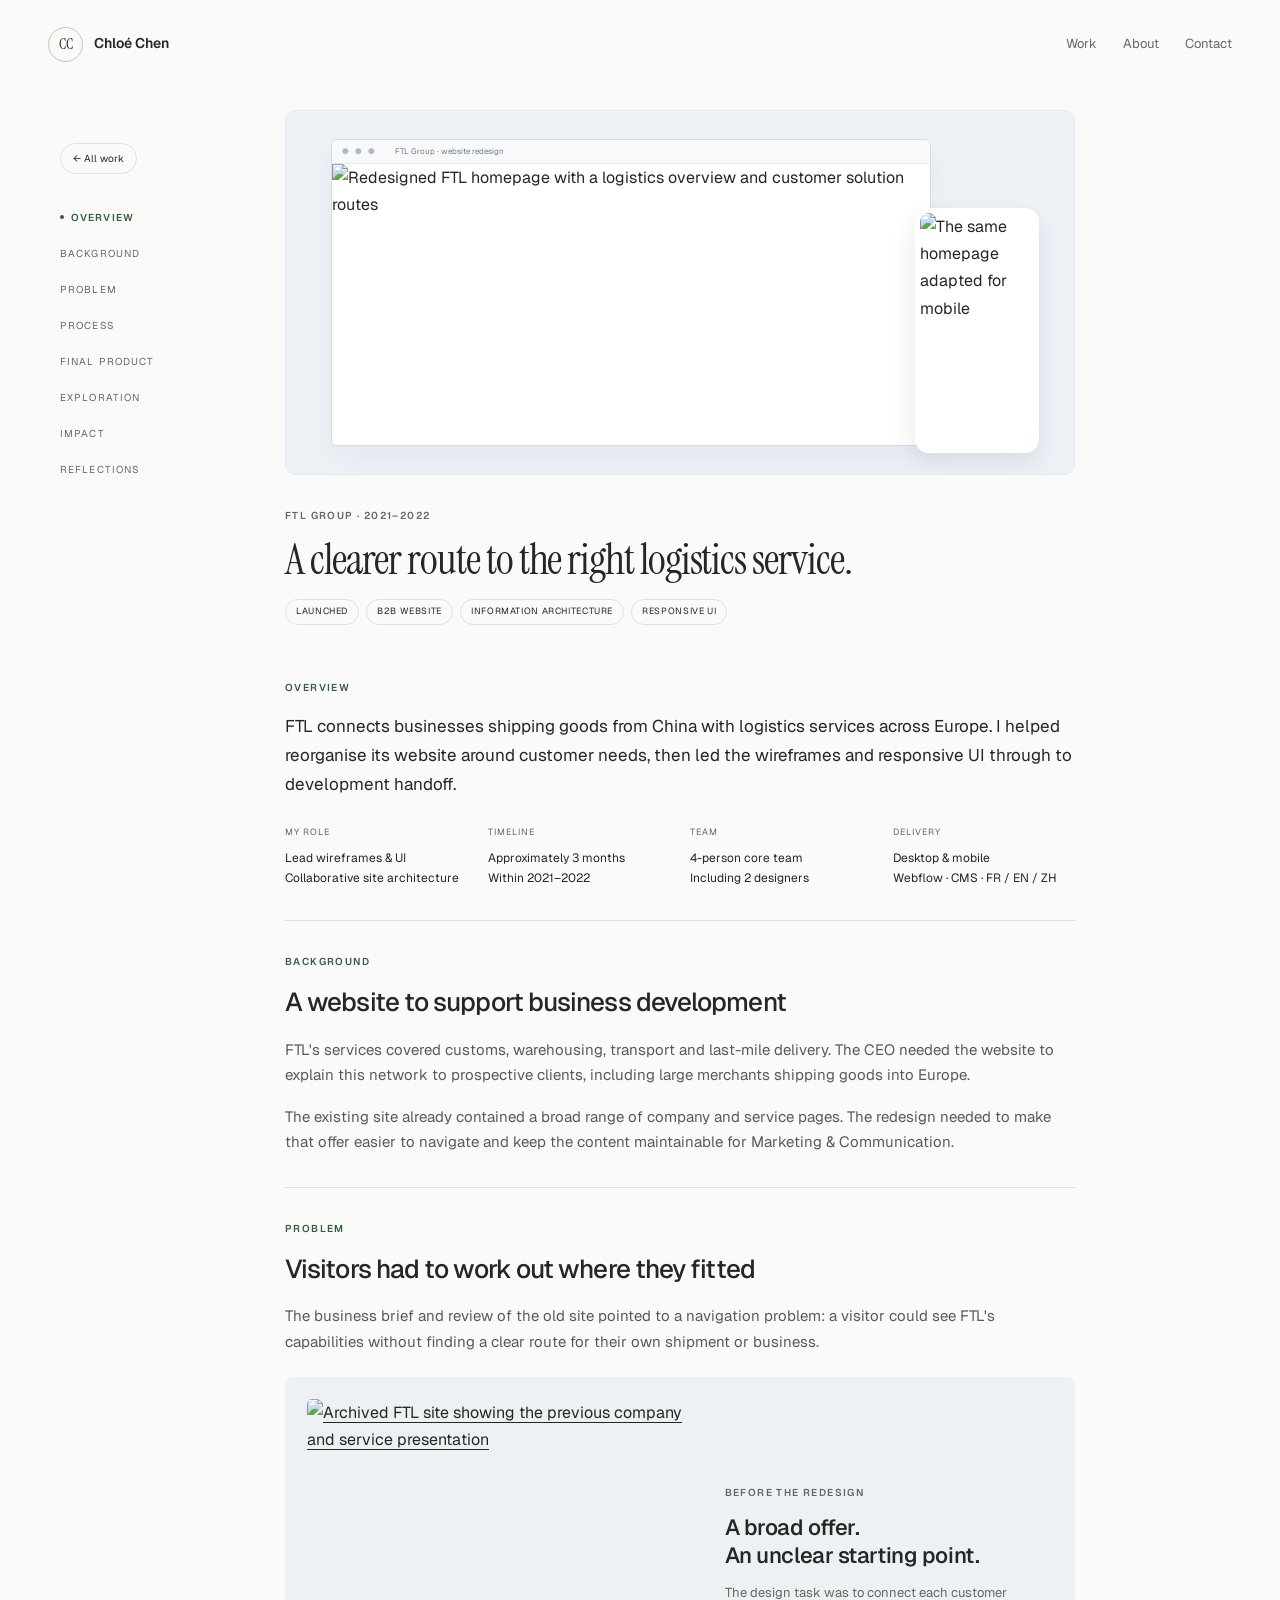
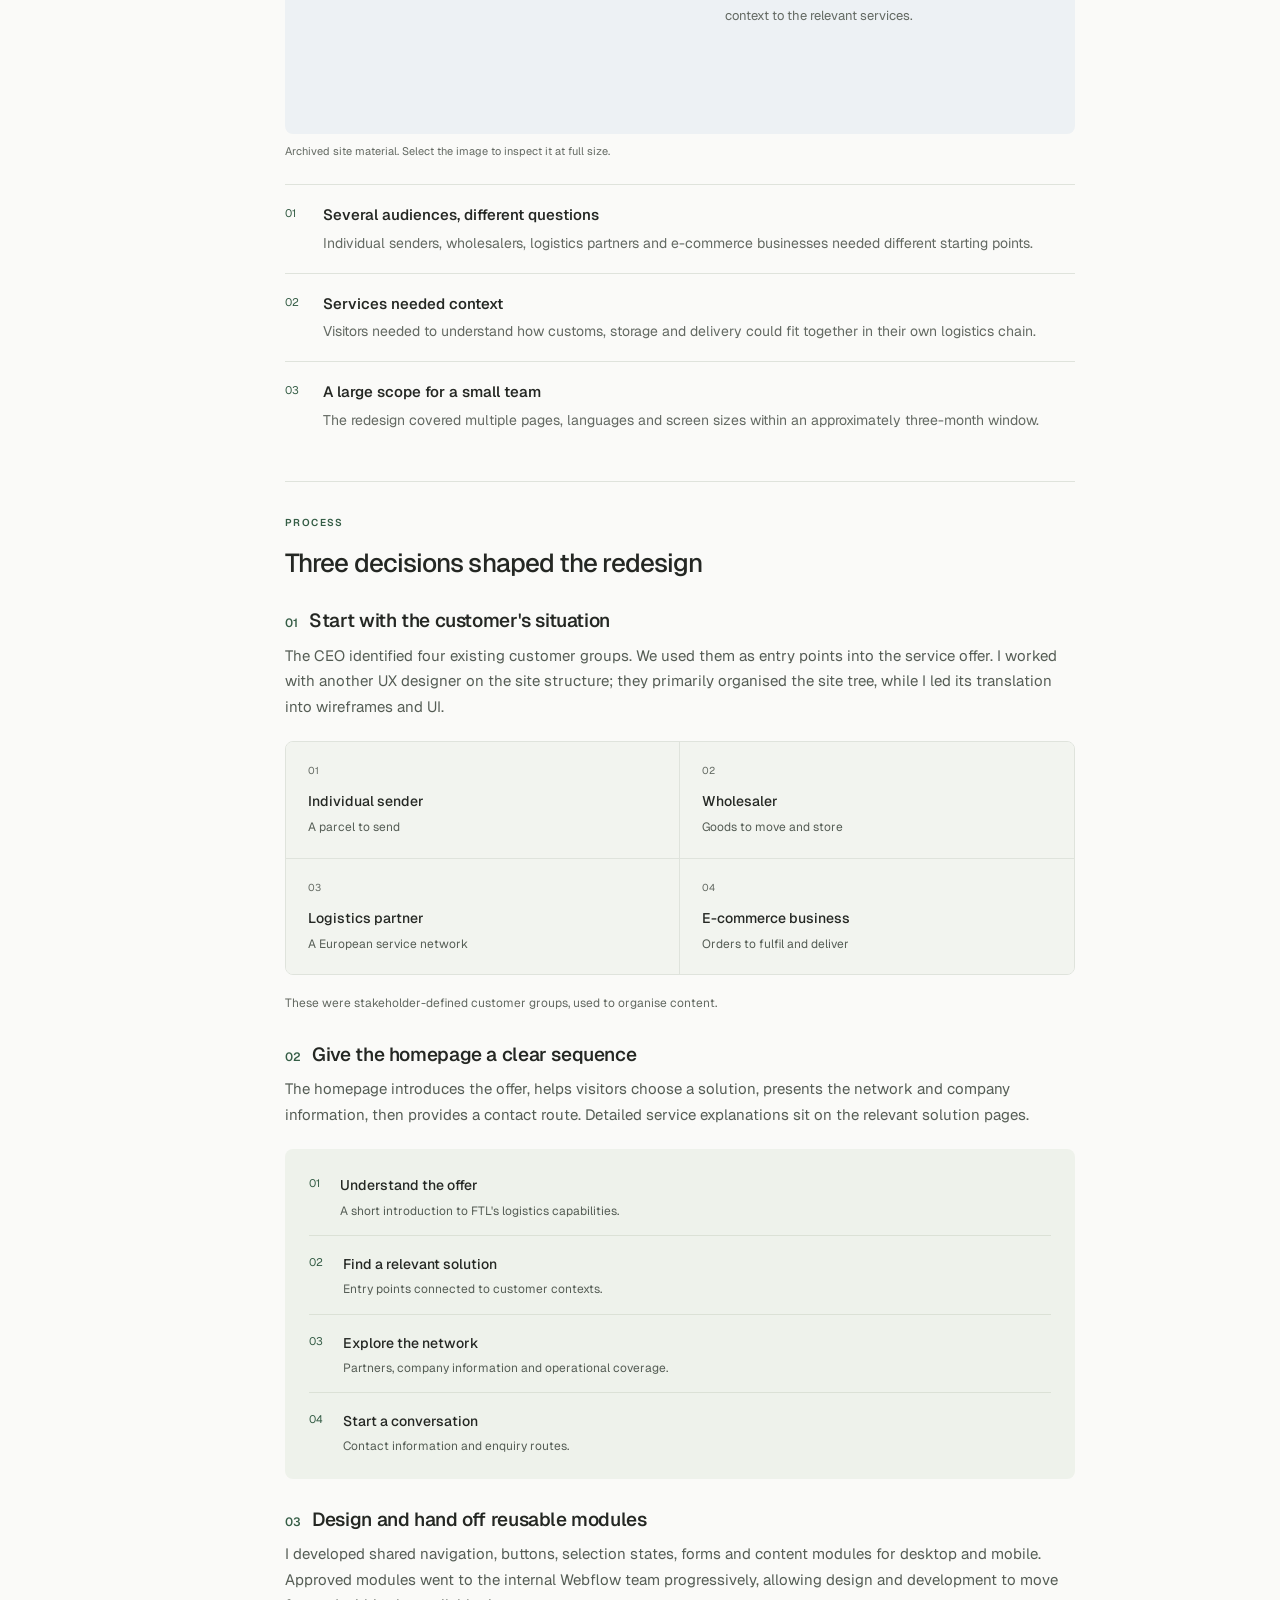
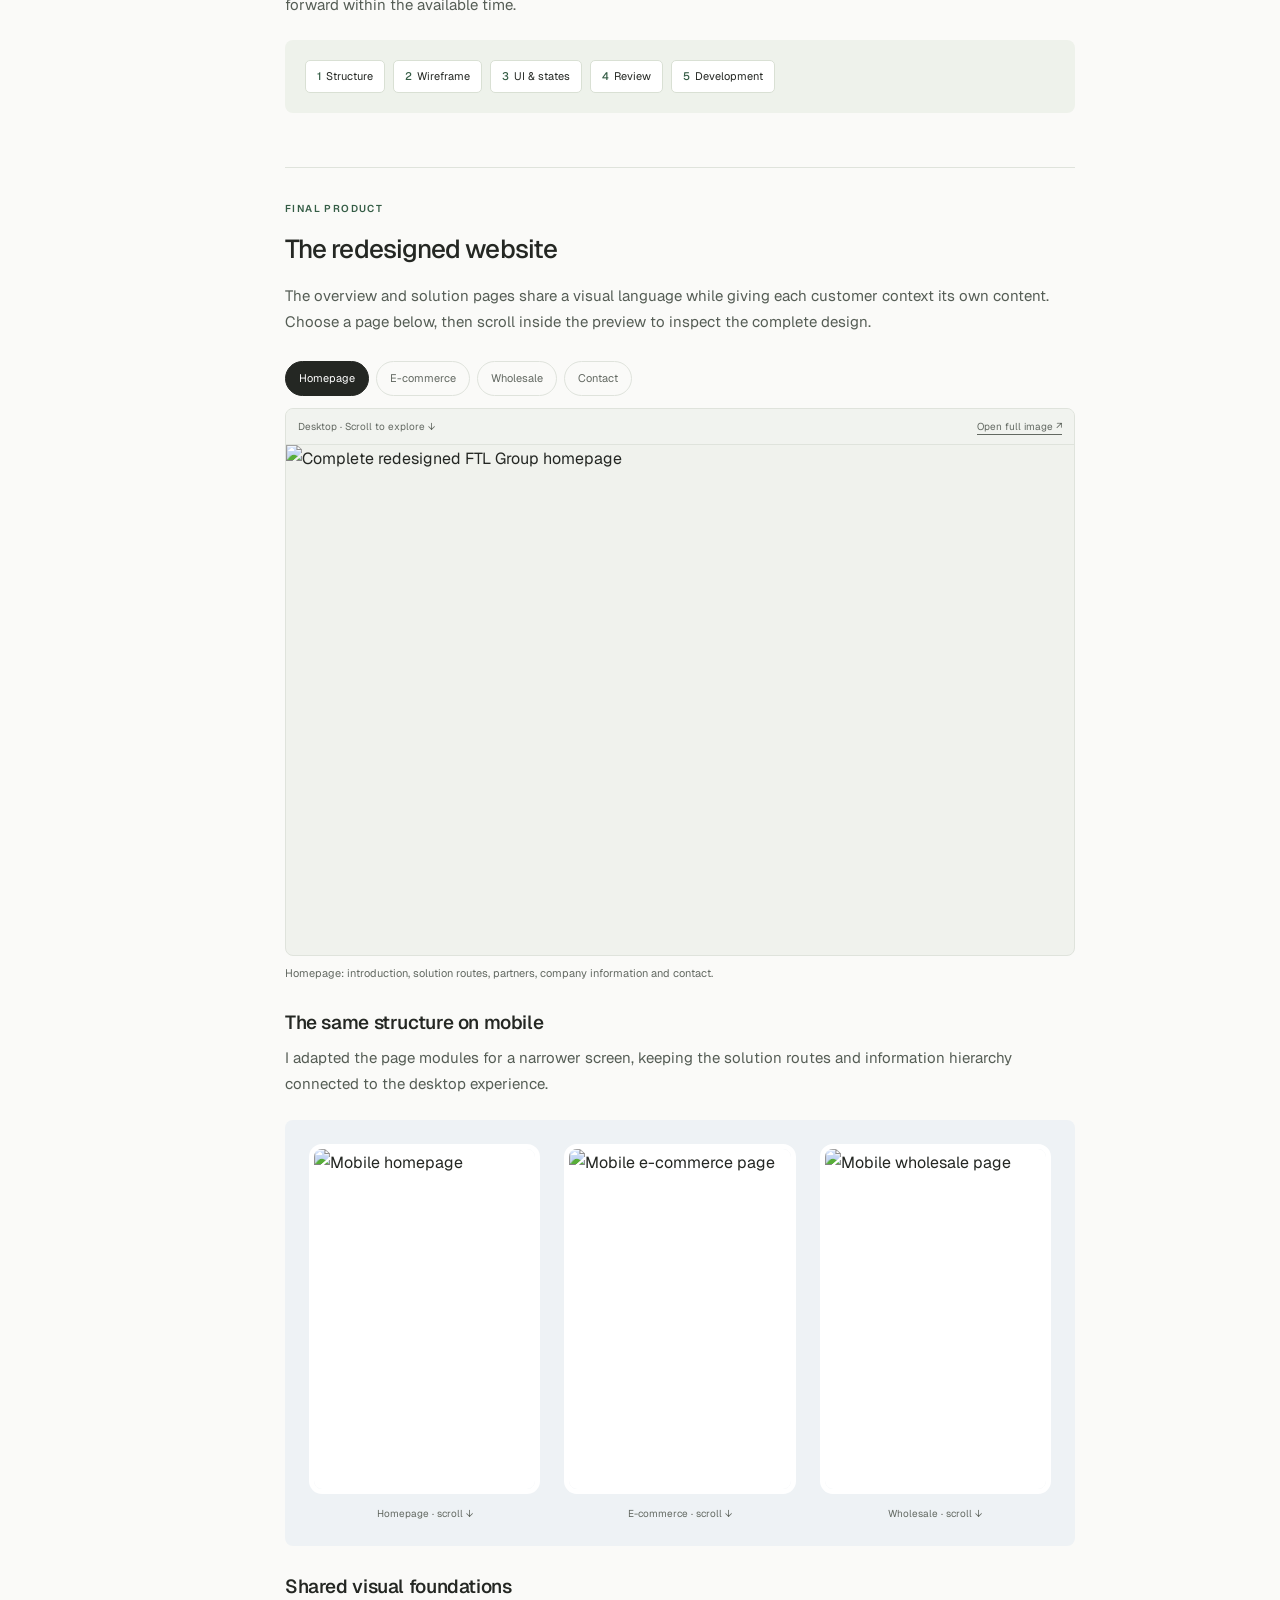
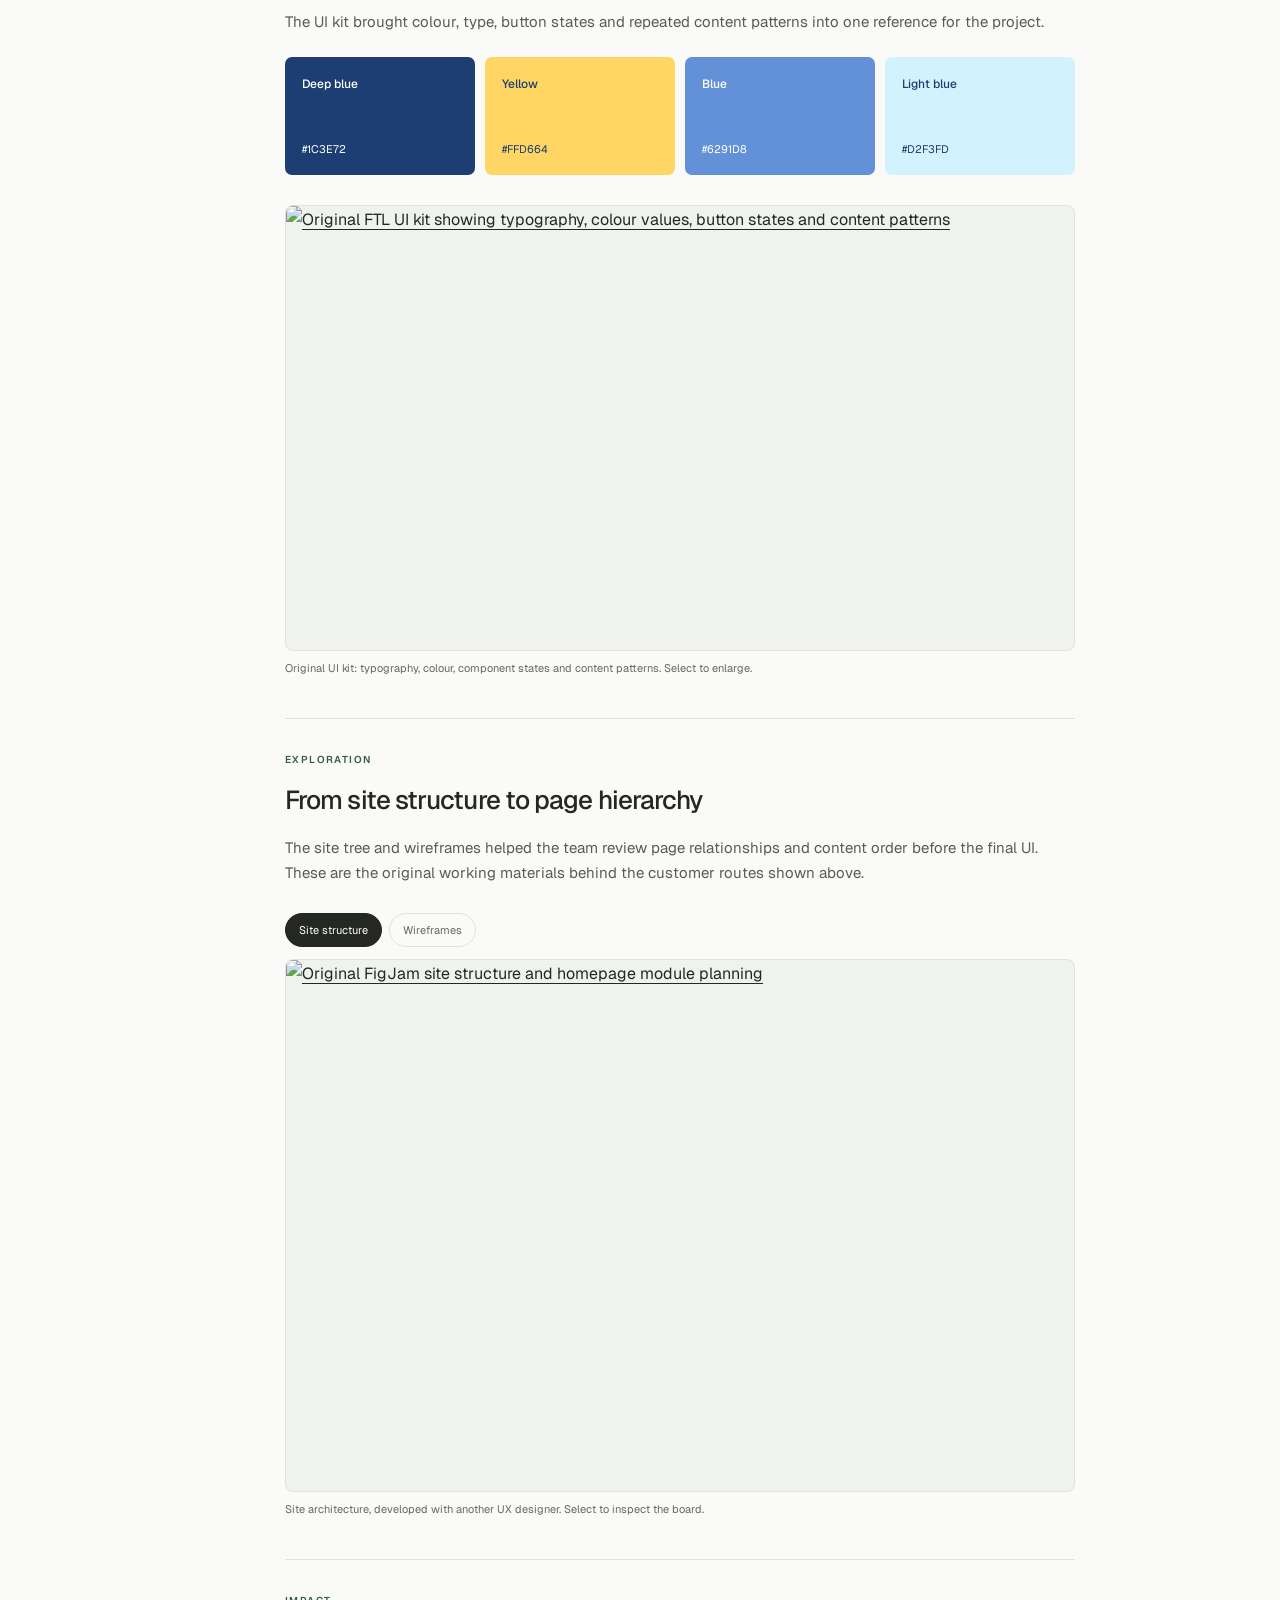
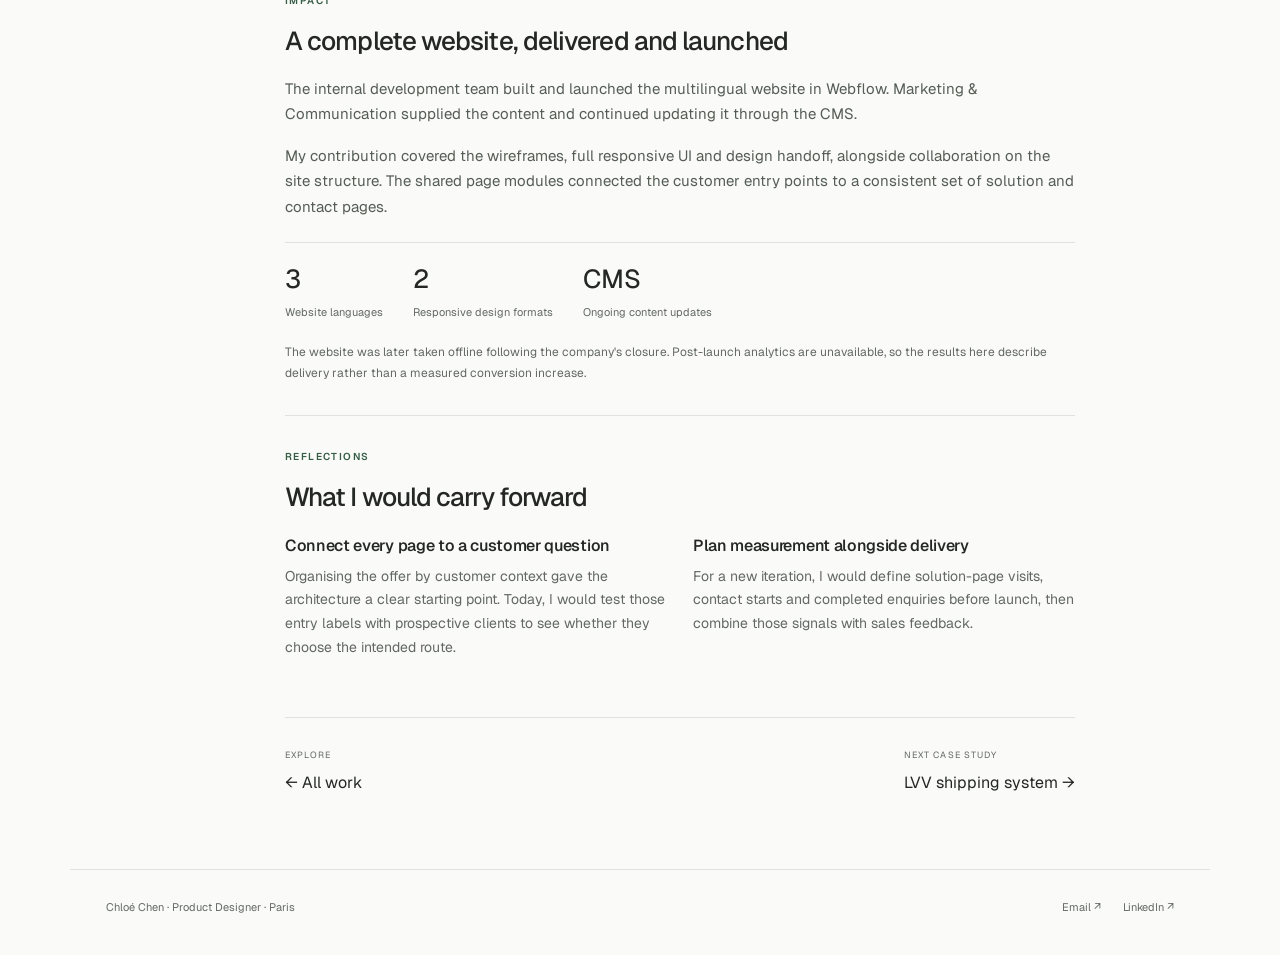
==== ftl-group-website.html @ 5e8d7063 "Rebuild FTL case study around project decisions and evidence" ====
<!doctype html>
<html lang="en">
<head>
  <meta charset="utf-8">
  <meta name="viewport" content="width=device-width, initial-scale=1">
  <title>FTL Group Website — Chloé Chen</title>
  <meta name="description" content="Reorganising a logistics group's website around its customers. A case study in information architecture, responsive UI and modular delivery by Chloé Chen.">
  <meta property="og:title" content="FTL Group Website — Chloé Chen">
  <meta property="og:description" content="From a complex logistics offer to clear customer journeys.">
  <meta property="og:type" content="article">
  <meta property="og:image" content="https://chloechen-design.github.io/assets/ftl-website/01-final-site.png">
  <link rel="preconnect" href="https://fonts.googleapis.com">
  <link rel="preconnect" href="https://fonts.gstatic.com" crossorigin>
  <link href="https://fonts.googleapis.com/css2?family=Geist:wght@400;500;600&family=Instrument+Serif:ital@0;1&display=swap" rel="stylesheet">
  <link rel="stylesheet" href="./src/editorial.css">
  <script src="./src/editorial.js" defer></script>
</head>
<body class="ftl-case">
  <a class="skip" href="#main">Skip to content</a>
  <header class="site-header">
    <a class="brand" href="./index.html"><span class="monogram" aria-hidden="true">CC</span> Chloé Chen</a>
    <nav aria-label="Main navigation"><a href="./work.html">Work</a><a href="./about.html">About</a><a href="./contact.html">Contact</a></nav>
  </header>
  <div class="case-layout">
    <nav class="case-nav" aria-label="Case study sections">
      <a href="./work.html">← All work</a>
      <ol>
        <li><a href="#overview" aria-current="location">Overview</a></li>
        <li><a href="#background">Background</a></li>
        <li><a href="#problem">Problem</a></li>
        <li><a href="#process">Process</a></li>
        <li><a href="#final-product">Final product</a></li>
        <li><a href="#exploration">Exploration</a></li>
        <li><a href="#impact">Impact</a></li>
        <li><a href="#reflections">Reflections</a></li>
      </ol>
    </nav>
    <main id="main" class="case-body">
      <div class="ftl-cover" aria-label="Desktop and mobile designs for the FTL Group website">
        <div class="cover-desktop"><div class="browser-bar"><span aria-hidden="true">● ● ●</span><span>FTL Group · website redesign</span></div><img src="./assets/ftl-website/01-final-site.png" alt="Redesigned FTL homepage with a logistics overview and customer solution routes" width="1440" height="5700" fetchpriority="high"></div>
        <div class="cover-mobile"><img src="./assets/ftl-website/08-mobile-home.png" alt="The same homepage adapted for mobile" width="320" height="6128"></div>
      </div>
      <div class="case-title">
        <span class="eyebrow">FTL Group · 2021–2022</span>
        <h1>A clearer route to the right logistics service.</h1>
        <div class="tags"><span class="tag">Launched</span><span class="tag">B2B website</span><span class="tag">Information architecture</span><span class="tag">Responsive UI</span></div>
      </div>

      <section id="overview" class="case-section">
        <span class="section-label">Overview</span>
        <p class="summary">FTL connects businesses shipping goods from China with logistics services across Europe. I helped reorganise its website around customer needs, then led the wireframes and responsive UI through to development handoff.</p>
        <dl class="facts">
          <div><dt>My role</dt><dd>Lead wireframes &amp; UI<br>Collaborative site architecture</dd></div>
          <div><dt>Timeline</dt><dd>Approximately 3 months<br>Within 2021–2022</dd></div>
          <div><dt>Team</dt><dd>4-person core team<br>Including 2 designers</dd></div>
          <div><dt>Delivery</dt><dd>Desktop &amp; mobile<br>Webflow · CMS · FR / EN / ZH</dd></div>
        </dl>
      </section>

      <section id="background" class="case-section">
        <span class="section-label">Background</span>
        <h2>A website to support business development</h2>
        <p>FTL's services covered customs, warehousing, transport and last-mile delivery. The CEO needed the website to explain this network to prospective clients, including large merchants shipping goods into Europe.</p>
        <p>The existing site already contained a broad range of company and service pages. The redesign needed to make that offer easier to navigate and keep the content maintainable for Marketing &amp; Communication.</p>
      </section>

      <section id="problem" class="case-section">
        <span class="section-label">Problem</span>
        <h2>Visitors had to work out where they fitted</h2>
        <p>The business brief and review of the old site pointed to a navigation problem: a visitor could see FTL's capabilities without finding a clear route for their own shipment or business.</p>
        <figure class="evidence">
          <div class="old-site-review">
            <a href="./assets/ftl-website/16-old-site-overview.png" data-zoom class="image-link"><img src="./assets/ftl-website/16-old-site-overview.png" width="632" height="523" alt="Archived FTL site showing the previous company and service presentation" loading="lazy"></a>
            <div class="old-site-caption"><span class="eyebrow">Before the redesign</span><h3>A broad offer.<br>An unclear starting point.</h3><p>The design task was to connect each customer context to the relevant services.</p></div>
          </div>
          <figcaption>Archived site material. Select the image to inspect it at full size.</figcaption>
        </figure>
        <ol class="problem-list">
          <li><strong>Several audiences, different questions</strong><span>Individual senders, wholesalers, logistics partners and e-commerce businesses needed different starting points.</span></li>
          <li><strong>Services needed context</strong><span>Visitors needed to understand how customs, storage and delivery could fit together in their own logistics chain.</span></li>
          <li><strong>A large scope for a small team</strong><span>The redesign covered multiple pages, languages and screen sizes within an approximately three-month window.</span></li>
        </ol>
      </section>

      <section id="process" class="case-section">
        <span class="section-label">Process</span>
        <h2>Three decisions shaped the redesign</h2>
        <article class="decision">
          <h3><span class="decision-number">01</span>Start with the customer's situation</h3>
          <p>The CEO identified four existing customer groups. We used them as entry points into the service offer. I worked with another UX designer on the site structure; they primarily organised the site tree, while I led its translation into wireframes and UI.</p>
          <div class="audience-map" aria-label="Four customer entry points">
            <div><span>01</span><strong>Individual sender</strong><p>A parcel to send</p></div>
            <div><span>02</span><strong>Wholesaler</strong><p>Goods to move and store</p></div>
            <div><span>03</span><strong>Logistics partner</strong><p>A European service network</p></div>
            <div><span>04</span><strong>E-commerce business</strong><p>Orders to fulfil and deliver</p></div>
          </div>
          <p class="note">These were stakeholder-defined customer groups, used to organise content.</p>
        </article>
        <article class="decision">
          <h3><span class="decision-number">02</span>Give the homepage a clear sequence</h3>
          <p>The homepage introduces the offer, helps visitors choose a solution, presents the network and company information, then provides a contact route. Detailed service explanations sit on the relevant solution pages.</p>
          <ol class="page-sequence" aria-label="Homepage information hierarchy">
            <li><span>01</span><div><strong>Understand the offer</strong><p>A short introduction to FTL's logistics capabilities.</p></div></li>
            <li><span>02</span><div><strong>Find a relevant solution</strong><p>Entry points connected to customer contexts.</p></div></li>
            <li><span>03</span><div><strong>Explore the network</strong><p>Partners, company information and operational coverage.</p></div></li>
            <li><span>04</span><div><strong>Start a conversation</strong><p>Contact information and enquiry routes.</p></div></li>
          </ol>
        </article>
        <article class="decision">
          <h3><span class="decision-number">03</span>Design and hand off reusable modules</h3>
          <p>I developed shared navigation, buttons, selection states, forms and content modules for desktop and mobile. Approved modules went to the internal Webflow team progressively, allowing design and development to move forward within the available time.</p>
          <div class="sequence" aria-label="Module delivery sequence"><span><b>1</b>Structure</span><span><b>2</b>Wireframe</span><span><b>3</b>UI &amp; states</span><span><b>4</b>Review</span><span><b>5</b>Development</span></div>
        </article>
      </section>

      <section id="final-product" class="case-section">
        <span class="section-label">Final product</span>
        <h2>The redesigned website</h2>
        <p>The overview and solution pages share a visual language while giving each customer context its own content. Choose a page below, then scroll inside the preview to inspect the complete design.</p>
        <div class="gallery" data-gallery>
          <div class="gallery-controls" role="group" aria-label="Desktop website pages">
            <button type="button" data-panel="desktop-home" aria-controls="desktop-home" aria-pressed="true">Homepage</button>
            <button type="button" data-panel="desktop-ecommerce" aria-controls="desktop-ecommerce" aria-pressed="false">E-commerce</button>
            <button type="button" data-panel="desktop-wholesale" aria-controls="desktop-wholesale" aria-pressed="false">Wholesale</button>
            <button type="button" data-panel="desktop-contact" aria-controls="desktop-contact" aria-pressed="false">Contact</button>
          </div>
          <div id="desktop-home" class="gallery-panel">
            <figure class="evidence"><div class="evidence-media"><div class="gallery-hint"><span>Desktop · Scroll to explore ↓</span><a href="./assets/ftl-website/01-final-site.png" target="_blank" rel="noopener">Open full image ↗</a></div><div class="scroll-frame" tabindex="0" role="region" aria-label="Scrollable homepage design"><img src="./assets/ftl-website/01-final-site.png" width="1440" height="5700" alt="Complete redesigned FTL Group homepage" loading="lazy"></div></div><figcaption>Homepage: introduction, solution routes, partners, company information and contact.</figcaption></figure>
          </div>
          <div id="desktop-ecommerce" class="gallery-panel" hidden>
            <figure class="evidence"><div class="evidence-media"><div class="gallery-hint"><span>Desktop · Scroll to explore ↓</span><a href="./assets/ftl-website/11-desktop-solutions.png" target="_blank" rel="noopener">Open full image ↗</a></div><div class="scroll-frame" tabindex="0" role="region" aria-label="Scrollable e-commerce solution design"><img src="./assets/ftl-website/11-desktop-solutions.png" width="919" height="7000" alt="FTL e-commerce solution page" loading="lazy"></div></div><figcaption>E-commerce: a dedicated page connecting the customer context to relevant logistics services.</figcaption></figure>
          </div>
          <div id="desktop-wholesale" class="gallery-panel" hidden>
            <figure class="evidence"><div class="evidence-media"><div class="gallery-hint"><span>Desktop · Scroll to explore ↓</span><a href="./assets/ftl-website/13-desktop-wholesale.png" target="_blank" rel="noopener">Open full image ↗</a></div><div class="scroll-frame" tabindex="0" role="region" aria-label="Scrollable wholesale solution design"><img src="./assets/ftl-website/13-desktop-wholesale.png" width="1374" height="7000" alt="FTL wholesale solution page" loading="lazy"></div></div><figcaption>Wholesale: the same page system adapted to another operating context.</figcaption></figure>
          </div>
          <div id="desktop-contact" class="gallery-panel" hidden>
            <figure class="evidence"><div class="evidence-media"><div class="gallery-hint"><span>Desktop · Scroll to explore ↓</span><a href="./assets/ftl-website/12-desktop-contact.png" target="_blank" rel="noopener">Open full image ↗</a></div><div class="scroll-frame" tabindex="0" role="region" aria-label="Scrollable contact page design"><img src="./assets/ftl-website/12-desktop-contact.png" width="1440" height="1946" alt="FTL contact form and information" loading="lazy"></div></div><figcaption>Contact: a dedicated route for visitors to start an enquiry.</figcaption></figure>
          </div>
        </div>
        <article class="decision">
          <h3>The same structure on mobile</h3>
          <p>I adapted the page modules for a narrower screen, keeping the solution routes and information hierarchy connected to the desktop experience.</p>
          <div class="mobile-previews">
            <figure><div class="mobile-scroll" tabindex="0" role="region" aria-label="Scrollable mobile homepage"><img src="./assets/ftl-website/08-mobile-home.png" width="320" height="6128" alt="Mobile homepage" loading="lazy"></div><figcaption>Homepage · scroll ↓</figcaption></figure>
            <figure><div class="mobile-scroll" tabindex="0" role="region" aria-label="Scrollable mobile e-commerce page"><img src="./assets/ftl-website/10-mobile-ecommerce.png" width="320" height="14584" alt="Mobile e-commerce page" loading="lazy"></div><figcaption>E-commerce · scroll ↓</figcaption></figure>
            <figure><div class="mobile-scroll" tabindex="0" role="region" aria-label="Scrollable mobile wholesale page"><img src="./assets/ftl-website/09-mobile-wholesale.png" width="320" height="9529" alt="Mobile wholesale page" loading="lazy"></div><figcaption>Wholesale · scroll ↓</figcaption></figure>
          </div>
        </article>
        <article class="decision">
          <h3>Shared visual foundations</h3>
          <p>The UI kit brought colour, type, button states and repeated content patterns into one reference for the project.</p>
          <div class="foundation-strip" aria-label="Project colour palette. Scroll horizontally to explore." tabindex="0">
            <div style="--swatch:#1C3E72;--swatch-ink:white"><strong>Deep blue</strong><span>#1C3E72</span></div>
            <div style="--swatch:#FFD664;--swatch-ink:#1C3E72"><strong>Yellow</strong><span>#FFD664</span></div>
            <div style="--swatch:#6291D8;--swatch-ink:white"><strong>Blue</strong><span>#6291D8</span></div>
            <div style="--swatch:#D2F3FD;--swatch-ink:#1C3E72"><strong>Light blue</strong><span>#D2F3FD</span></div>
          </div>
          <figure class="evidence"><a class="image-link evidence-media" href="./assets/ftl-website/06-ui-kit.png" data-zoom><img src="./assets/ftl-website/06-ui-kit.png" width="1920" height="1080" alt="Original FTL UI kit showing typography, colour values, button states and content patterns" loading="lazy"></a><figcaption>Original UI kit: typography, colour, component states and content patterns. Select to enlarge.</figcaption></figure>
        </article>
      </section>

      <section id="exploration" class="case-section">
        <span class="section-label">Exploration</span>
        <h2>From site structure to page hierarchy</h2>
        <p>The site tree and wireframes helped the team review page relationships and content order before the final UI. These are the original working materials behind the customer routes shown above.</p>
        <div class="gallery" data-gallery>
          <div class="gallery-controls" role="group" aria-label="Working design materials">
            <button type="button" data-panel="explore-structure" aria-controls="explore-structure" aria-pressed="true">Site structure</button>
            <button type="button" data-panel="explore-wireframes" aria-controls="explore-wireframes" aria-pressed="false">Wireframes</button>
          </div>
          <div id="explore-structure" class="gallery-panel"><figure class="evidence"><a class="image-link evidence-media" href="./assets/ftl-website/07-site-map.png" data-zoom><img src="./assets/ftl-website/07-site-map.png" width="4096" height="2757" alt="Original FigJam site structure and homepage module planning" loading="lazy"></a><figcaption>Site architecture, developed with another UX designer. Select to inspect the board.</figcaption></figure></div>
          <div id="explore-wireframes" class="gallery-panel" hidden><figure class="evidence"><a class="image-link evidence-media" href="./assets/ftl-website/05-wireframe.png" data-zoom><img src="./assets/ftl-website/05-wireframe.png" width="1920" height="1080" alt="FTL desktop and mobile wireframes showing content hierarchy" loading="lazy"></a><figcaption>Wireframes I led, translating the agreed structure into desktop and mobile page modules.</figcaption></figure></div>
        </div>
      </section>

      <section id="impact" class="case-section">
        <span class="section-label">Impact</span>
        <h2>A complete website, delivered and launched</h2>
        <p>The internal development team built and launched the multilingual website in Webflow. Marketing &amp; Communication supplied the content and continued updating it through the CMS.</p>
        <p>My contribution covered the wireframes, full responsive UI and design handoff, alongside collaboration on the site structure. The shared page modules connected the customer entry points to a consistent set of solution and contact pages.</p>
        <div class="facts-strip" aria-label="Delivery scope"><div><strong>3</strong><span>Website languages</span></div><div><strong>2</strong><span>Responsive design formats</span></div><div><strong>CMS</strong><span>Ongoing content updates</span></div></div>
        <p class="note">The website was later taken offline following the company's closure. Post-launch analytics are unavailable, so the results here describe delivery rather than a measured conversion increase.</p>
      </section>

      <section id="reflections" class="case-section">
        <span class="section-label">Reflections</span>
        <h2>What I would carry forward</h2>
        <div class="two-notes">
          <div><h3>Connect every page to a customer question</h3><p>Organising the offer by customer context gave the architecture a clear starting point. Today, I would test those entry labels with prospective clients to see whether they choose the intended route.</p></div>
          <div><h3>Plan measurement alongside delivery</h3><p>For a new iteration, I would define solution-page visits, contact starts and completed enquiries before launch, then combine those signals with sales feedback.</p></div>
        </div>
      </section>
      <nav class="next-project" aria-label="More projects"><a href="./work.html"><span>Explore</span>← All work</a><a href="./lvv-shipping-system.html"><span>Next case study</span>LVV shipping system →</a></nav>
    </main>
  </div>
  <footer class="site-footer"><span>Chloé Chen · Product Designer · Paris</span><div><a href="mailto:chloechenjob00@gmail.com">Email ↗</a><a href="https://www.linkedin.com/in/chloechen0823" target="_blank" rel="noopener noreferrer">LinkedIn ↗</a></div></footer>
  <dialog class="lightbox" aria-label="Enlarged project image"><button type="button" aria-label="Close enlarged image">Close ×</button><img alt=""></dialog>
  <noscript><style>.gallery-controls{display:none}.gallery-panel[hidden]{display:block}</style></noscript>
</body>
</html>
---- src/editorial.css ----
/* Shared portfolio layout: project evidence first, one consistent reading column. */
:root{--paper:#fafaf8;--ink:#242723;--muted:#636962;--line:#dfe3dc;--accent:#355d46;--wash:#eef2eb;--sans:"Geist",Arial,sans-serif;--serif:"Instrument Serif",Georgia,serif}
*{box-sizing:border-box}html{scroll-behavior:smooth;scroll-padding-top:100px}body{margin:0;background:var(--paper);color:var(--ink);font:16px/1.7 var(--sans);-webkit-font-smoothing:antialiased}a{color:inherit;text-underline-offset:4px}button,input{font:inherit}button,a{-webkit-tap-highlight-color:transparent}button{cursor:pointer}img{display:block;max-width:100%;height:auto}figure{margin:0}h1,h2,h3,p{margin:0}h1,h2,h3{line-height:1.25}h2{font-size:28px;font-weight:500;letter-spacing:-.035em}h3{font-size:19px;font-weight:550;letter-spacing:-.02em}p+p{margin-top:16px}a:focus-visible,button:focus-visible,summary:focus-visible,[tabindex]:focus-visible{outline:3px solid #5284bc;outline-offset:5px}::selection{background:#dce9d3}.skip{position:fixed;top:-80px;left:20px;z-index:100;background:white;padding:10px}.skip:focus{top:12px}.site-header{height:88px;max-width:1280px;margin:auto;padding:0 48px;display:flex;align-items:center;justify-content:space-between;gap:24px}.brand{display:flex;align-items:center;gap:11px;text-decoration:none;font-size:14px;font-weight:600}.monogram{border:1px solid #bdc9ba;width:35px;height:35px;display:grid;place-items:center;border-radius:50%;font:15px var(--serif)}.site-header nav{display:flex;gap:26px;font-size:13px}.site-header nav a{text-decoration:none;color:var(--muted)}.site-header nav a:hover,.site-header nav a[aria-current=page]{color:var(--accent)}.eyebrow,.section-label{display:block;text-transform:uppercase;letter-spacing:.14em;font-size:10px;font-weight:600;color:var(--muted)}.section-label{color:var(--accent);margin-bottom:16px}.site-footer{max-width:1140px;margin:48px auto 0;padding:28px 36px 38px;display:flex;justify-content:space-between;gap:24px;border-top:1px solid var(--line);font-size:11px;color:var(--muted)}.site-footer div{display:flex;gap:22px}.site-footer a{text-decoration:none}
.case-layout{max-width:1240px;margin:22px auto 0;padding:0 40px;display:grid;grid-template-columns:155px minmax(0,790px);column-gap:70px;justify-content:start}.case-nav{position:sticky;top:115px;align-self:start;padding-top:28px;font-size:10px;max-height:calc(100vh - 130px);overflow-y:auto}.case-nav>a{display:inline-block;text-decoration:none;border:1px solid var(--line);border-radius:25px;padding:6px 12px;margin-bottom:28px;font-size:10px}.case-nav ol{list-style:none;padding:0;margin:0;display:grid;gap:5px}.case-nav li a{display:block;padding:7px 0;text-decoration:none;letter-spacing:.11em;text-transform:uppercase;color:var(--muted)}.case-nav li a[aria-current=location]{color:var(--accent);font-weight:600}.case-nav li a[aria-current=location]:before{content:"";display:inline-block;width:4px;height:4px;background:var(--accent);border-radius:50%;margin:0 7px 2px 0}.case-body{min-width:0}.case-title{padding:32px 0 22px}.case-title h1{font:clamp(34px,4.3vw,52px)/1.08 var(--serif);letter-spacing:-.025em;margin:12px 0 17px;max-width:730px}.tags{display:flex;gap:7px;flex-wrap:wrap}.tag{font-size:9px;letter-spacing:.07em;text-transform:uppercase;border:1px solid var(--line);padding:4px 10px;border-radius:30px}.case-section{padding:36px 0;scroll-margin-top:25px}.case-section+.case-section{border-top:1px solid var(--line)}.case-section h2{margin-bottom:18px}.case-section>p,.decision p{color:#555d55;font-size:15px}.summary{font-size:17px!important;color:var(--ink)!important}.facts{display:grid;grid-template-columns:repeat(4,minmax(0,1fr));gap:20px;margin:27px 0 0}.facts div{min-width:0}.facts dt{font-size:9px;color:var(--muted);letter-spacing:.12em;text-transform:uppercase;margin-bottom:8px}.facts dd{font-size:12px;line-height:1.65;margin:0}.problem-list{list-style:none;padding:0;margin:24px 0 0;display:grid;gap:0;counter-reset:problem}.problem-list li{border-top:1px solid var(--line);padding:17px 0 17px 38px;position:relative;counter-increment:problem}.problem-list li:before{content:"0" counter(problem);position:absolute;left:0;top:19px;font-size:11px;color:var(--accent)}.problem-list strong{display:block;font-size:15px;font-weight:550;margin-bottom:4px}.problem-list span{display:block;font-size:14px;color:var(--muted)}.decision{margin-top:29px}.decision h3{margin-bottom:10px}.decision .decision-number{font-size:12px;color:var(--accent);margin-right:12px}.evidence{margin:23px 0 9px}.evidence-media{border:1px solid var(--line);border-radius:8px;overflow:hidden;background:#f0f2ed}.evidence-media img{width:100%}.evidence figcaption{font-size:11px;color:var(--muted);margin-top:9px;line-height:1.6}.image-link{display:block;cursor:zoom-in}.image-link:hover{opacity:.97}.note{font-size:12px!important;color:var(--muted)!important;margin-top:18px!important}.callout{border-left:2px solid #9eb29b;padding:3px 0 3px 20px;margin:22px 0;color:var(--ink);font-size:15px}.facts-strip{display:flex;gap:30px;border-top:1px solid var(--line);padding-top:20px;margin-top:23px;flex-wrap:wrap}.facts-strip strong{font-size:26px;font-weight:450;display:block;line-height:1.3}.facts-strip span{font-size:11px;color:var(--muted)}.gallery{margin-top:24px}.gallery-controls{display:flex;gap:7px;overflow-x:auto;max-width:100%;padding:3px 0 12px}.gallery-controls button{background:transparent;white-space:nowrap;border:1px solid var(--line);border-radius:24px;padding:7px 13px;font-size:11px;color:var(--muted)}.gallery-controls button[aria-pressed=true]{background:var(--ink);border-color:var(--ink);color:white}.gallery-panel[hidden]{display:none}.gallery-panel .evidence{margin-top:0}.scroll-frame{max-height:510px;overflow:auto;overscroll-behavior-y:contain;scrollbar-width:thin;scrollbar-color:#a5b4a3 #eef1ec}.scroll-frame img{width:100%}.gallery-hint{font-size:10px;color:var(--muted);padding:9px 12px;background:#f1f3ef;border-bottom:1px solid var(--line);display:flex;justify-content:space-between}.gallery-hint a{font-size:10px}.sequence{display:flex;gap:8px;flex-wrap:wrap;padding:20px;background:var(--wash);border-radius:8px;margin:22px 0}.sequence span{padding:6px 11px;border:1px solid #d9e0d4;border-radius:5px;background:white;font-size:11px}.sequence b{font-weight:500;color:var(--accent);margin-right:5px}.two-notes{display:grid;grid-template-columns:repeat(2,minmax(0,1fr));gap:26px;margin-top:22px}.two-notes h3{font-size:16px;margin-bottom:9px}.two-notes p{font-size:14px;color:var(--muted)}.next-project{padding:30px 0 0;margin:25px 0;border-top:1px solid var(--line);display:flex;justify-content:space-between;gap:24px}.next-project a{text-decoration:none;font-size:16px}.next-project span{display:block;font-size:9px;text-transform:uppercase;letter-spacing:.12em;color:var(--muted);margin-bottom:6px}.lightbox{width:min(1200px,94vw);max-height:92vh;border:0;padding:45px 15px 15px;background:#fff;border-radius:10px;overscroll-behavior:contain}.lightbox::backdrop{background:#142018c9}.lightbox img{width:100%;height:auto}.lightbox button{position:sticky;top:0;float:right;z-index:1;border:1px solid #ccc;border-radius:30px;padding:6px 16px;background:white;font-size:12px;margin-top:-35px}
@media(min-width:1450px){.case-layout{grid-template-columns:160px minmax(0,790px);gap:85px}}
@media(max-width:1050px){.case-layout{grid-template-columns:130px minmax(0,1fr);gap:32px;padding:0 28px}.facts{grid-template-columns:repeat(2,minmax(0,1fr))}.site-header{padding:0 28px}}
@media(max-width:720px){html{scroll-padding-top:78px}.site-header{height:70px;padding:0 20px;gap:12px}.site-header nav{gap:16px;font-size:12px}.brand{font-size:12px}.monogram{width:28px;height:28px;font-size:12px}.site-footer{padding:22px 20px;margin-top:25px;flex-direction:column;gap:14px}.case-layout{display:block;padding:0 20px;margin-top:0}.case-nav{position:sticky;top:0;z-index:10;background:var(--paper);padding:9px 0;border-bottom:1px solid var(--line);max-height:none;overflow:visible}.case-nav>a{display:none}.case-nav ol{display:flex;gap:20px;overflow-x:auto;scrollbar-width:none}.case-nav li{flex-shrink:0}.case-nav li a{font-size:9px;padding:8px 0}.case-nav li a[aria-current=location]:before{display:none}.case-title{padding-top:25px}.case-title h1{font-size:37px}.case-section{padding:28px 0;scroll-margin-top:64px}.case-section h2{font-size:24px}.case-section>p,.decision p{font-size:14px}.summary{font-size:16px!important}.facts{gap:18px}.facts dd{font-size:11px}.two-notes{grid-template-columns:1fr;gap:20px}.scroll-frame{max-height:390px}.next-project a{font-size:14px}}
@media(prefers-reduced-motion:reduce){html{scroll-behavior:auto}*,*::before,*::after{animation:none!important;transition:none!important}}

/* FTL case: real interface evidence, with quiet supporting annotations. */
.ftl-cover{height:365px;background:#edf2f7;border:1px solid #e4e9ed;border-radius:10px;position:relative;overflow:hidden;padding:28px 45px}.cover-desktop{width:86%;height:100%;overflow:hidden;border-radius:6px;border:1px solid #d6dce2;background:white;box-shadow:0 12px 30px #2139570d}.browser-bar{height:24px;background:#f8f9fb;border-bottom:1px solid #e5e9ed;padding:0 10px;display:flex;align-items:center;gap:18px;font-size:8px;color:#727b85}.browser-bar>span:first-child{letter-spacing:2px;color:#aeb9c5}.cover-desktop>img{width:100%;height:auto}.cover-mobile{position:absolute;width:124px;height:245px;right:35px;bottom:21px;overflow:hidden;border:5px solid white;border-radius:14px;box-shadow:0 10px 25px #2031471c;background:white}.cover-mobile img{width:100%;height:auto}.old-site-review{display:grid;grid-template-columns:1.1fr 1fr;background:#edf1f4;border-radius:8px;overflow:hidden;align-items:center;gap:25px;padding:22px}.old-site-review img{width:100%;border-radius:5px}.old-site-caption{padding:15px}.old-site-caption h3{font-size:22px;margin:13px 0}.old-site-caption p{font-size:13px;color:var(--muted)}.audience-map{display:grid;grid-template-columns:repeat(2,minmax(0,1fr));border:1px solid var(--line);border-radius:8px;overflow:hidden;margin-top:22px}.audience-map>div{padding:20px 22px;background:#f2f4ef;min-width:0}.audience-map>div:nth-child(odd){border-right:1px solid var(--line)}.audience-map>div:nth-child(-n+2){border-bottom:1px solid var(--line)}.audience-map span{font-size:10px;color:var(--muted);display:block;margin-bottom:8px}.audience-map strong{font-size:14px;font-weight:500}.audience-map p{font-size:12px;margin-top:3px}.page-sequence{list-style:none;margin:22px 0 0;padding:8px 24px;background:var(--wash);border-radius:8px}.page-sequence li{display:flex;gap:20px;padding:14px 0}.page-sequence li+li{border-top:1px solid #dbe1d6}.page-sequence li>span{font-size:11px;color:var(--accent);padding-top:3px}.page-sequence strong{font-size:14px;font-weight:500}.page-sequence p{font-size:12px;margin:2px 0 0}.mobile-previews{display:grid;grid-template-columns:repeat(3,minmax(0,1fr));gap:24px;margin:24px 0;padding:24px;background:#eef2f5;border-radius:8px}.mobile-scroll{height:350px;border:5px solid white;border-radius:13px;overflow:auto;scrollbar-width:thin;overscroll-behavior-y:contain;background:white}.mobile-scroll img{width:100%}.mobile-previews figcaption{font-size:10px;color:var(--muted);text-align:center;margin-top:11px}.foundation-strip{display:flex;overflow-x:auto;gap:10px;margin-top:23px;padding-bottom:7px;scrollbar-width:thin}.foundation-strip>div{flex:1 0 170px;background:var(--swatch);color:var(--swatch-ink);height:118px;padding:17px;display:flex;flex-direction:column;justify-content:space-between;border-radius:7px}.foundation-strip strong{font-size:12px;font-weight:500}.foundation-strip span{font-size:11px}.ftl-case .case-title h1{font-size:43px;max-width:650px}.ftl-case .case-section{padding:32px 0}.ftl-case .case-section h2{font-size:26px}
@media(max-width:720px){.ftl-cover{margin-top:20px;height:255px;padding:20px}.cover-desktop{width:91%}.cover-mobile{width:83px;height:171px;right:15px;bottom:15px;border-width:3px;border-radius:10px}.browser-bar{font-size:7px;height:20px;gap:10px}.old-site-review{grid-template-columns:1fr;padding:16px;gap:8px}.old-site-caption{padding:10px 2px}.old-site-caption h3{font-size:19px}.old-site-caption h3 br{display:none}.audience-map>div{padding:15px}.audience-map strong{font-size:12px}.audience-map p{font-size:11px}.mobile-previews{gap:12px;padding:15px;grid-template-columns:repeat(2,minmax(0,1fr))}.mobile-previews figure:last-child{grid-column:1/-1;max-width:calc(50% - 6px);justify-self:center;width:100%}.mobile-scroll{height:260px;border-width:3px}.foundation-strip>div{flex-basis:150px;height:105px}.ftl-case .case-title h1{font-size:34px}.ftl-case .case-section h2{font-size:23px}.page-sequence{padding:7px 17px}.page-sequence li{gap:13px}}
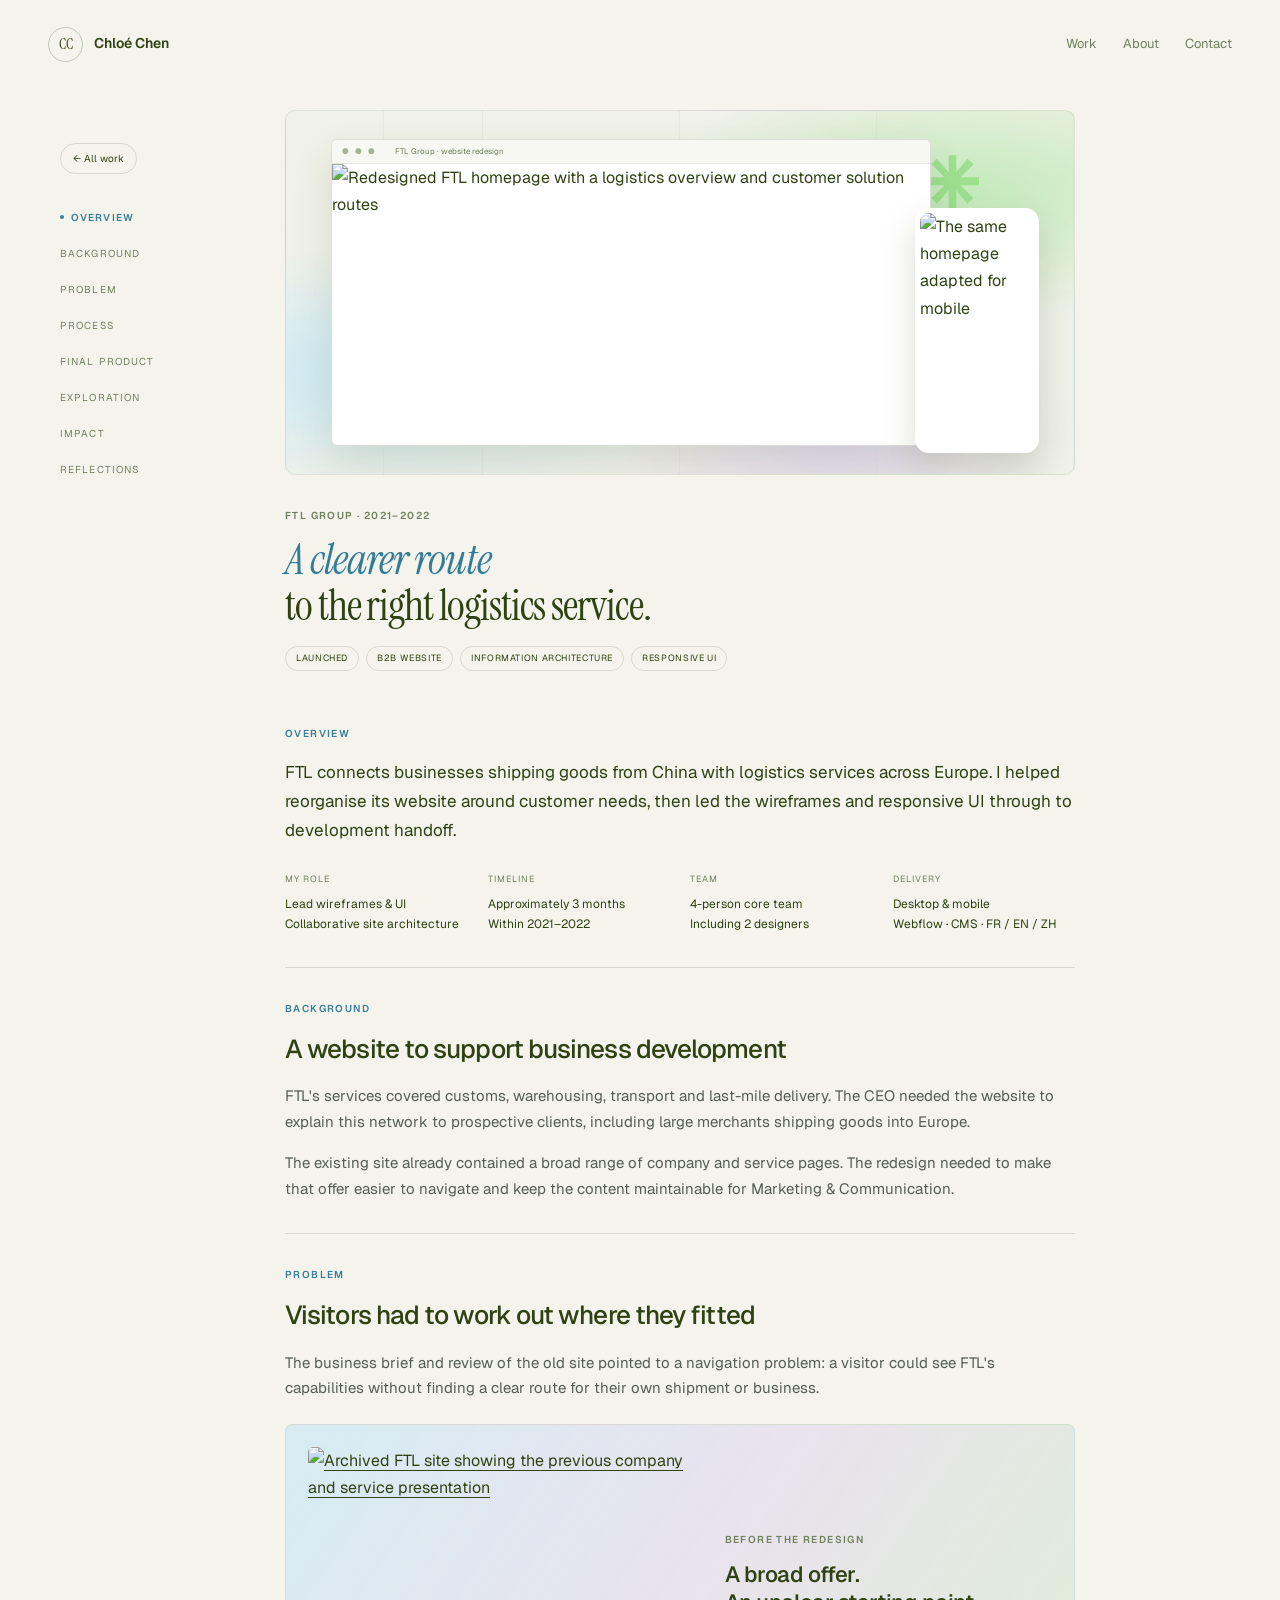
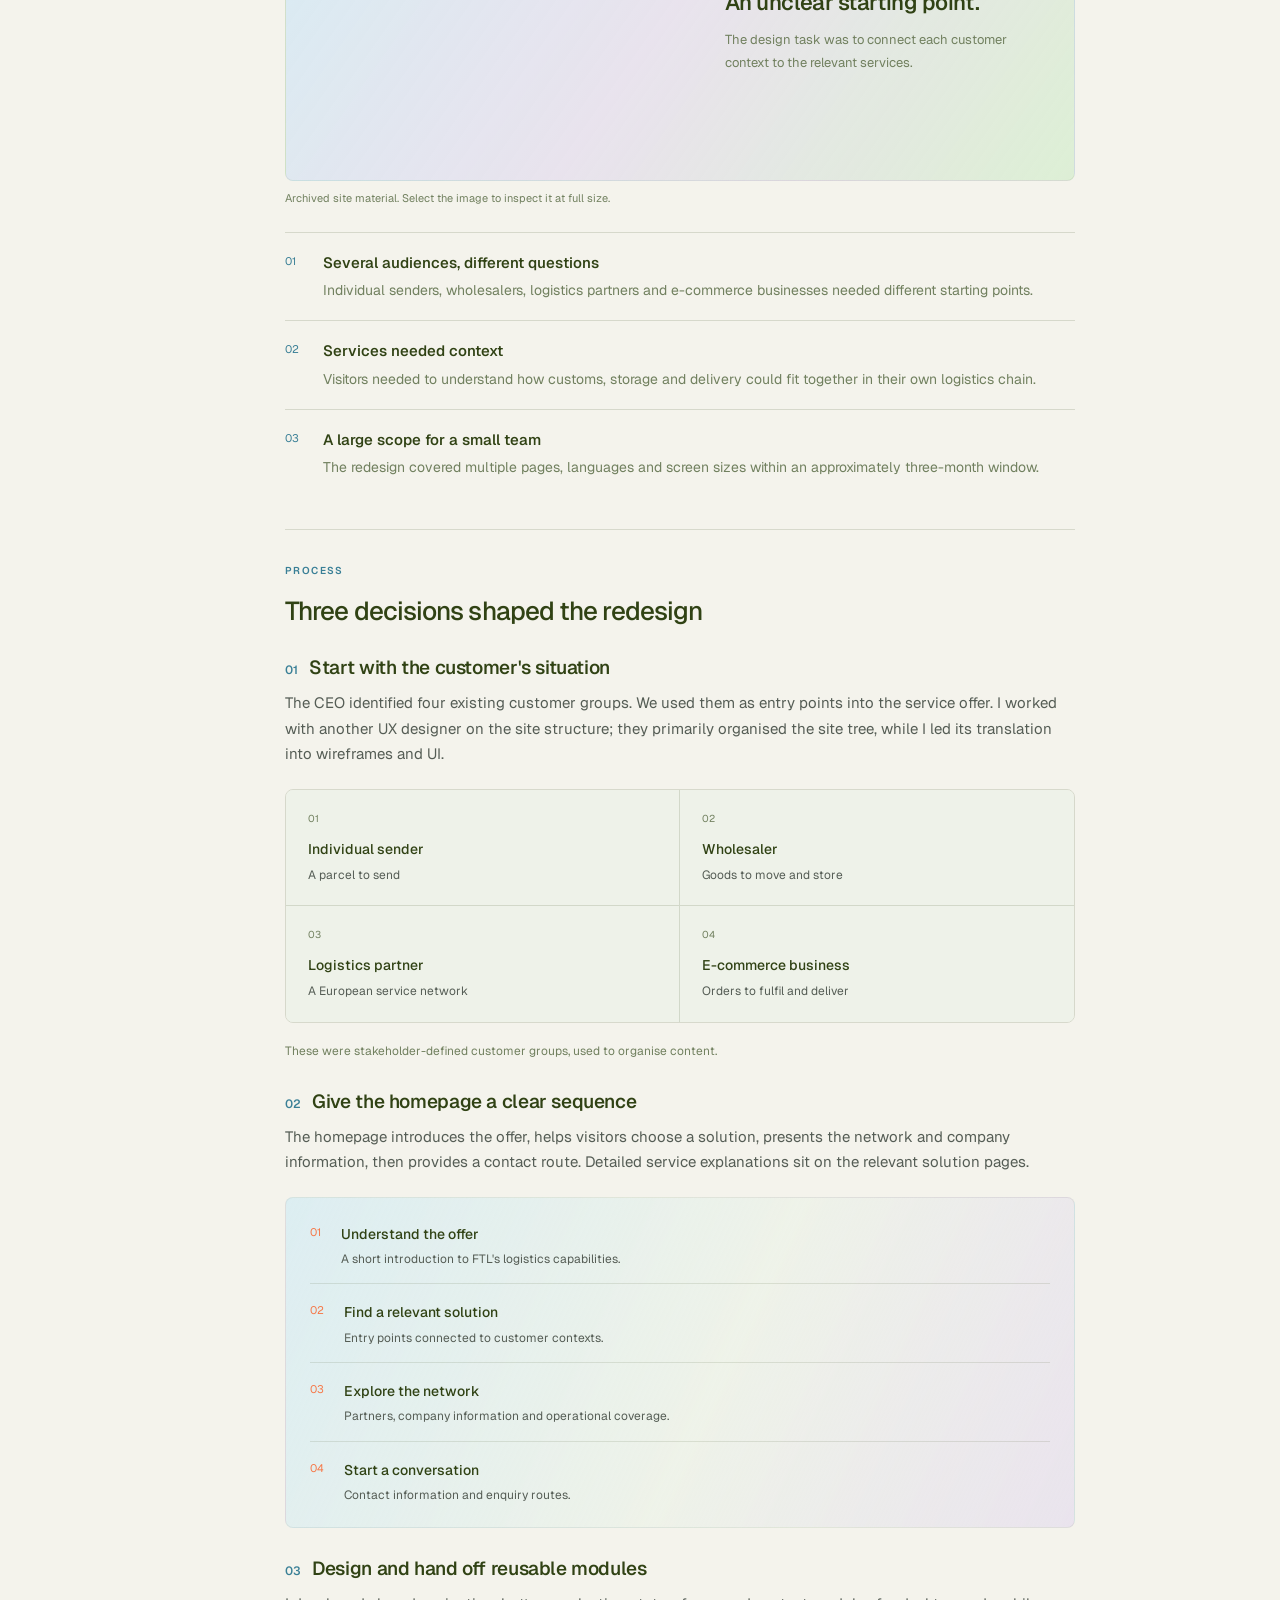
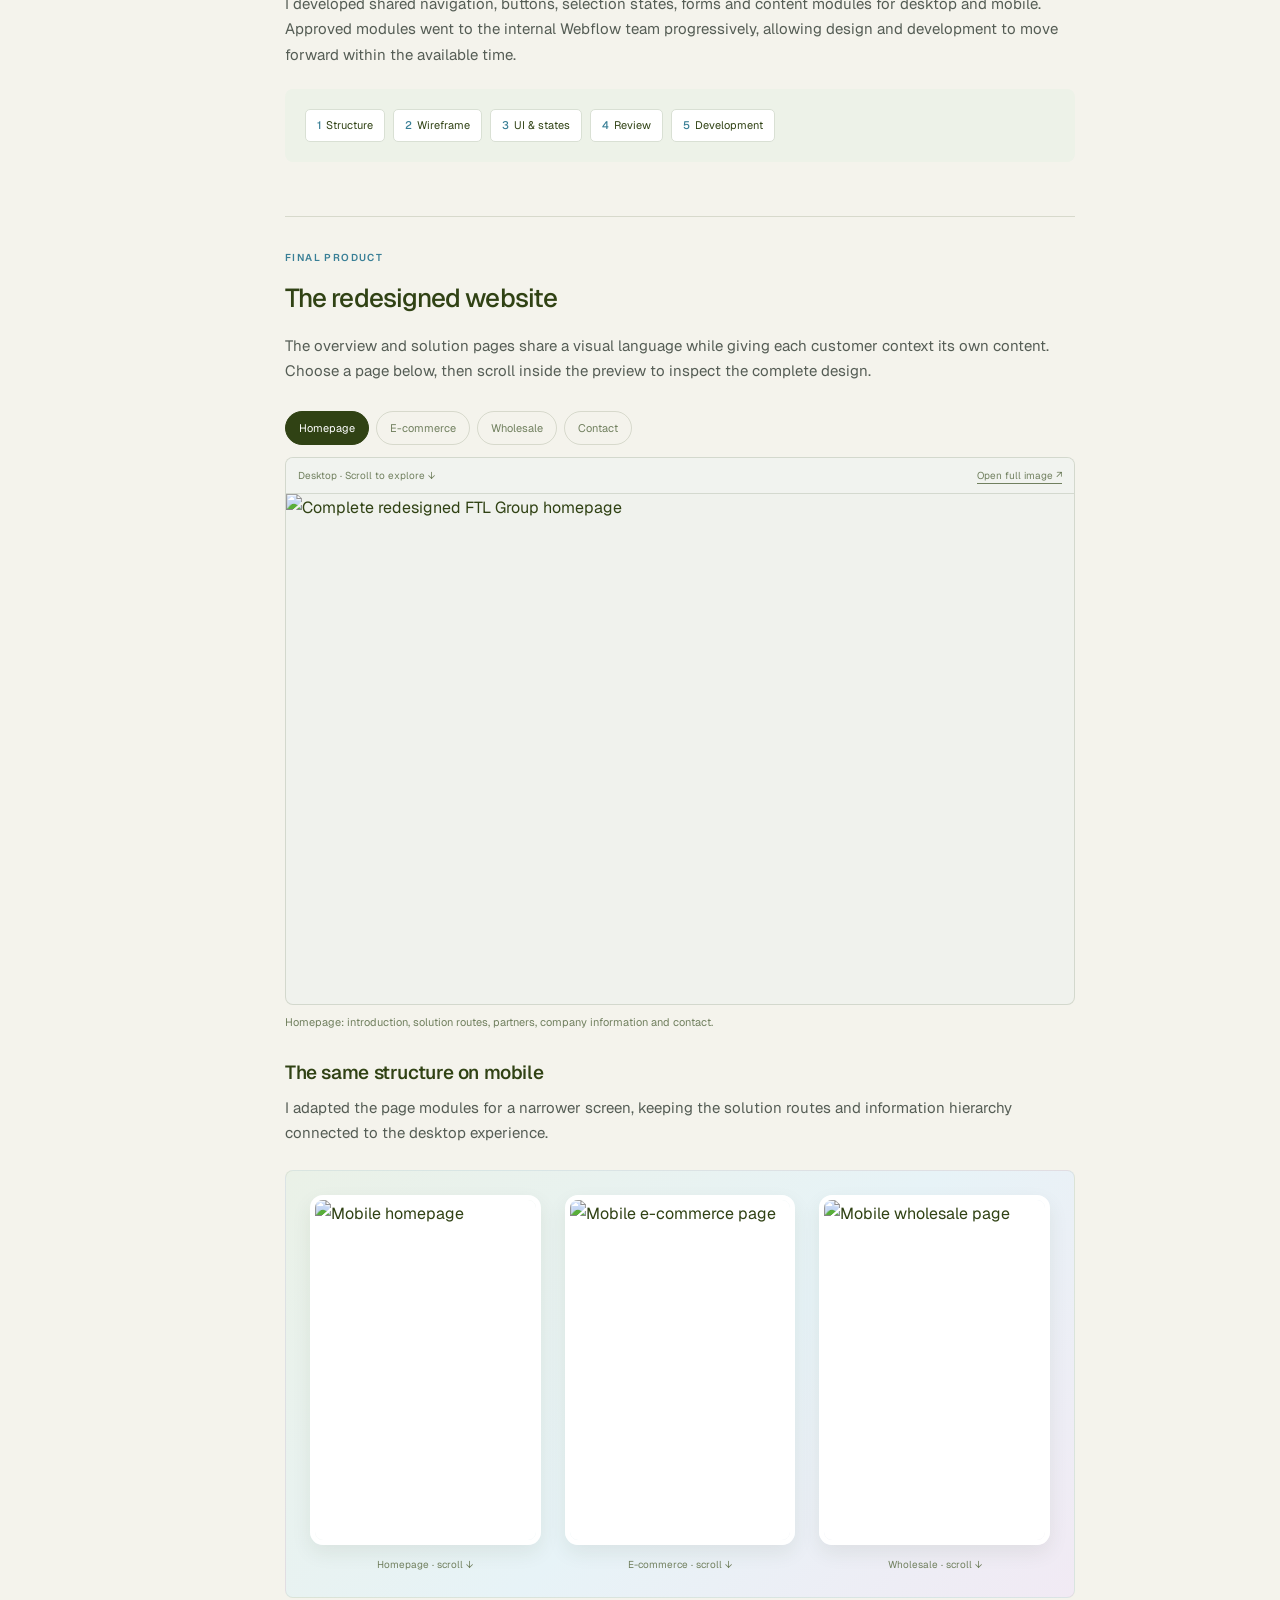
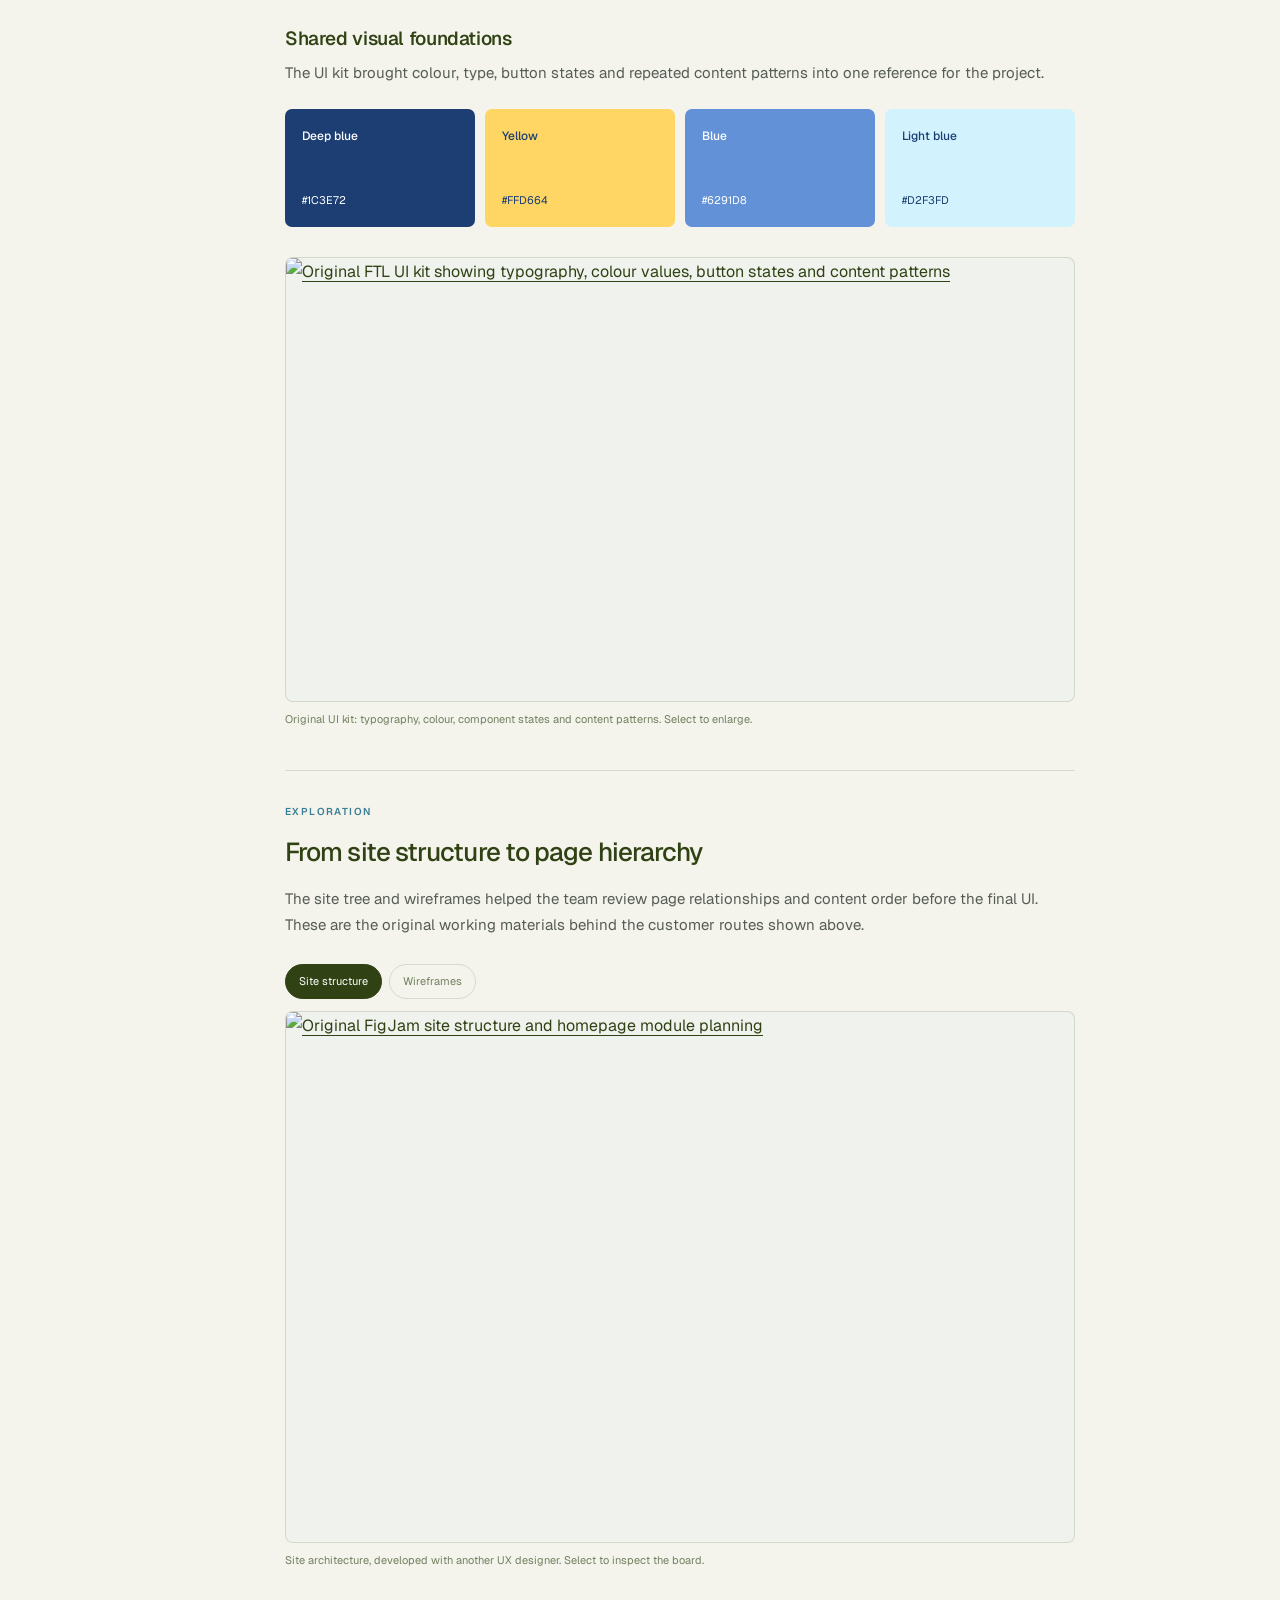
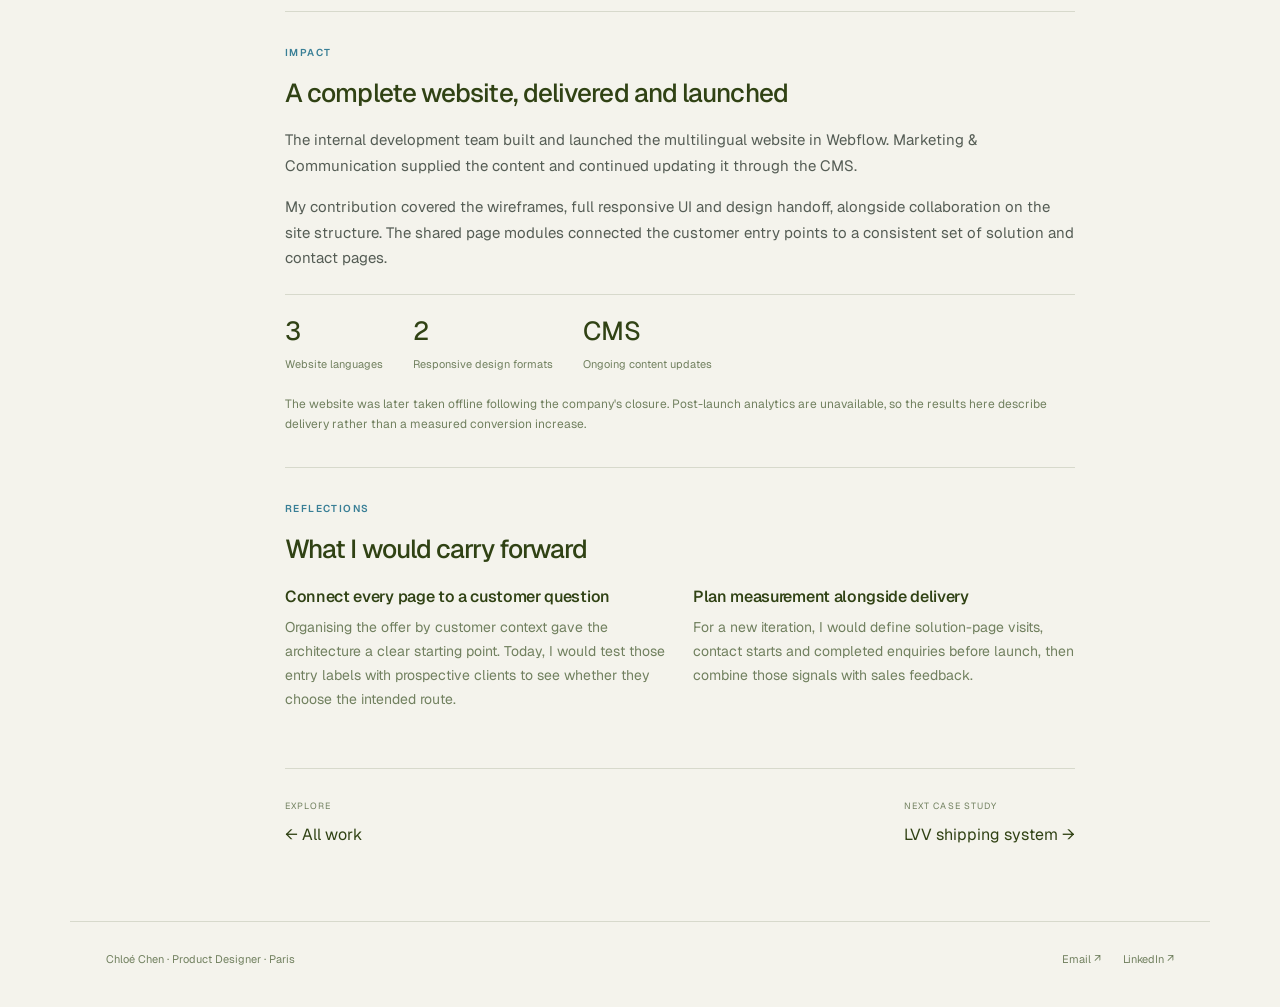
==== commit 0161cdb2: "Bring FTL case study visuals closer to portfolio identity" ====
--- a/ftl-group-website.html
+++ b/ftl-group-website.html
@@ -42,7 +42,7 @@
       </div>
       <div class="case-title">
         <span class="eyebrow">FTL Group · 2021–2022</span>
-        <h1>A clearer route to the right logistics service.</h1>
+        <h1><em>A clearer route</em><br>to the right logistics service.</h1>
         <div class="tags"><span class="tag">Launched</span><span class="tag">B2B website</span><span class="tag">Information architecture</span><span class="tag">Responsive UI</span></div>
       </div>
 
--- a/src/editorial.css
+++ b/src/editorial.css
@@ -1,5 +1,5 @@
 /* Shared portfolio layout: project evidence first, one consistent reading column. */
-:root{--paper:#fafaf8;--ink:#242723;--muted:#636962;--line:#dfe3dc;--accent:#355d46;--wash:#eef2eb;--sans:"Geist",Arial,sans-serif;--serif:"Instrument Serif",Georgia,serif}
+:root{--paper:#f4f3ec;--ink:#304214;--muted:#71805f;--line:rgba(48,66,20,.15);--accent:#397f96;--wash:#edf2e8;--mint:#b9e4d0;--green:#97df88;--orange:#f67848;--blue:#c3e8f8;--lilac:#d9c6ec;--night:#20300b;--sans:"Geist",Arial,sans-serif;--serif:"Instrument Serif",Georgia,serif}
 *{box-sizing:border-box}html{scroll-behavior:smooth;scroll-padding-top:100px}body{margin:0;background:var(--paper);color:var(--ink);font:16px/1.7 var(--sans);-webkit-font-smoothing:antialiased}a{color:inherit;text-underline-offset:4px}button,input{font:inherit}button,a{-webkit-tap-highlight-color:transparent}button{cursor:pointer}img{display:block;max-width:100%;height:auto}figure{margin:0}h1,h2,h3,p{margin:0}h1,h2,h3{line-height:1.25}h2{font-size:28px;font-weight:500;letter-spacing:-.035em}h3{font-size:19px;font-weight:550;letter-spacing:-.02em}p+p{margin-top:16px}a:focus-visible,button:focus-visible,summary:focus-visible,[tabindex]:focus-visible{outline:3px solid #5284bc;outline-offset:5px}::selection{background:#dce9d3}.skip{position:fixed;top:-80px;left:20px;z-index:100;background:white;padding:10px}.skip:focus{top:12px}.site-header{height:88px;max-width:1280px;margin:auto;padding:0 48px;display:flex;align-items:center;justify-content:space-between;gap:24px}.brand{display:flex;align-items:center;gap:11px;text-decoration:none;font-size:14px;font-weight:600}.monogram{border:1px solid #bdc9ba;width:35px;height:35px;display:grid;place-items:center;border-radius:50%;font:15px var(--serif)}.site-header nav{display:flex;gap:26px;font-size:13px}.site-header nav a{text-decoration:none;color:var(--muted)}.site-header nav a:hover,.site-header nav a[aria-current=page]{color:var(--accent)}.eyebrow,.section-label{display:block;text-transform:uppercase;letter-spacing:.14em;font-size:10px;font-weight:600;color:var(--muted)}.section-label{color:var(--accent);margin-bottom:16px}.site-footer{max-width:1140px;margin:48px auto 0;padding:28px 36px 38px;display:flex;justify-content:space-between;gap:24px;border-top:1px solid var(--line);font-size:11px;color:var(--muted)}.site-footer div{display:flex;gap:22px}.site-footer a{text-decoration:none}
 .case-layout{max-width:1240px;margin:22px auto 0;padding:0 40px;display:grid;grid-template-columns:155px minmax(0,790px);column-gap:70px;justify-content:start}.case-nav{position:sticky;top:115px;align-self:start;padding-top:28px;font-size:10px;max-height:calc(100vh - 130px);overflow-y:auto}.case-nav>a{display:inline-block;text-decoration:none;border:1px solid var(--line);border-radius:25px;padding:6px 12px;margin-bottom:28px;font-size:10px}.case-nav ol{list-style:none;padding:0;margin:0;display:grid;gap:5px}.case-nav li a{display:block;padding:7px 0;text-decoration:none;letter-spacing:.11em;text-transform:uppercase;color:var(--muted)}.case-nav li a[aria-current=location]{color:var(--accent);font-weight:600}.case-nav li a[aria-current=location]:before{content:"";display:inline-block;width:4px;height:4px;background:var(--accent);border-radius:50%;margin:0 7px 2px 0}.case-body{min-width:0}.case-title{padding:32px 0 22px}.case-title h1{font:clamp(34px,4.3vw,52px)/1.08 var(--serif);letter-spacing:-.025em;margin:12px 0 17px;max-width:730px}.tags{display:flex;gap:7px;flex-wrap:wrap}.tag{font-size:9px;letter-spacing:.07em;text-transform:uppercase;border:1px solid var(--line);padding:4px 10px;border-radius:30px}.case-section{padding:36px 0;scroll-margin-top:25px}.case-section+.case-section{border-top:1px solid var(--line)}.case-section h2{margin-bottom:18px}.case-section>p,.decision p{color:#555d55;font-size:15px}.summary{font-size:17px!important;color:var(--ink)!important}.facts{display:grid;grid-template-columns:repeat(4,minmax(0,1fr));gap:20px;margin:27px 0 0}.facts div{min-width:0}.facts dt{font-size:9px;color:var(--muted);letter-spacing:.12em;text-transform:uppercase;margin-bottom:8px}.facts dd{font-size:12px;line-height:1.65;margin:0}.problem-list{list-style:none;padding:0;margin:24px 0 0;display:grid;gap:0;counter-reset:problem}.problem-list li{border-top:1px solid var(--line);padding:17px 0 17px 38px;position:relative;counter-increment:problem}.problem-list li:before{content:"0" counter(problem);position:absolute;left:0;top:19px;font-size:11px;color:var(--accent)}.problem-list strong{display:block;font-size:15px;font-weight:550;margin-bottom:4px}.problem-list span{display:block;font-size:14px;color:var(--muted)}.decision{margin-top:29px}.decision h3{margin-bottom:10px}.decision .decision-number{font-size:12px;color:var(--accent);margin-right:12px}.evidence{margin:23px 0 9px}.evidence-media{border:1px solid var(--line);border-radius:8px;overflow:hidden;background:#f0f2ed}.evidence-media img{width:100%}.evidence figcaption{font-size:11px;color:var(--muted);margin-top:9px;line-height:1.6}.image-link{display:block;cursor:zoom-in}.image-link:hover{opacity:.97}.note{font-size:12px!important;color:var(--muted)!important;margin-top:18px!important}.callout{border-left:2px solid #9eb29b;padding:3px 0 3px 20px;margin:22px 0;color:var(--ink);font-size:15px}.facts-strip{display:flex;gap:30px;border-top:1px solid var(--line);padding-top:20px;margin-top:23px;flex-wrap:wrap}.facts-strip strong{font-size:26px;font-weight:450;display:block;line-height:1.3}.facts-strip span{font-size:11px;color:var(--muted)}.gallery{margin-top:24px}.gallery-controls{display:flex;gap:7px;overflow-x:auto;max-width:100%;padding:3px 0 12px}.gallery-controls button{background:transparent;white-space:nowrap;border:1px solid var(--line);border-radius:24px;padding:7px 13px;font-size:11px;color:var(--muted)}.gallery-controls button[aria-pressed=true]{background:var(--ink);border-color:var(--ink);color:white}.gallery-panel[hidden]{display:none}.gallery-panel .evidence{margin-top:0}.scroll-frame{max-height:510px;overflow:auto;overscroll-behavior-y:contain;scrollbar-width:thin;scrollbar-color:#a5b4a3 #eef1ec}.scroll-frame img{width:100%}.gallery-hint{font-size:10px;color:var(--muted);padding:9px 12px;background:#f1f3ef;border-bottom:1px solid var(--line);display:flex;justify-content:space-between}.gallery-hint a{font-size:10px}.sequence{display:flex;gap:8px;flex-wrap:wrap;padding:20px;background:var(--wash);border-radius:8px;margin:22px 0}.sequence span{padding:6px 11px;border:1px solid #d9e0d4;border-radius:5px;background:white;font-size:11px}.sequence b{font-weight:500;color:var(--accent);margin-right:5px}.two-notes{display:grid;grid-template-columns:repeat(2,minmax(0,1fr));gap:26px;margin-top:22px}.two-notes h3{font-size:16px;margin-bottom:9px}.two-notes p{font-size:14px;color:var(--muted)}.next-project{padding:30px 0 0;margin:25px 0;border-top:1px solid var(--line);display:flex;justify-content:space-between;gap:24px}.next-project a{text-decoration:none;font-size:16px}.next-project span{display:block;font-size:9px;text-transform:uppercase;letter-spacing:.12em;color:var(--muted);margin-bottom:6px}.lightbox{width:min(1200px,94vw);max-height:92vh;border:0;padding:45px 15px 15px;background:#fff;border-radius:10px;overscroll-behavior:contain}.lightbox::backdrop{background:#142018c9}.lightbox img{width:100%;height:auto}.lightbox button{position:sticky;top:0;float:right;z-index:1;border:1px solid #ccc;border-radius:30px;padding:6px 16px;background:white;font-size:12px;margin-top:-35px}
 @media(min-width:1450px){.case-layout{grid-template-columns:160px minmax(0,790px);gap:85px}}
@@ -8,5 +8,5 @@
 @media(prefers-reduced-motion:reduce){html{scroll-behavior:auto}*,*::before,*::after{animation:none!important;transition:none!important}}
 
 /* FTL case: real interface evidence, with quiet supporting annotations. */
-.ftl-cover{height:365px;background:#edf2f7;border:1px solid #e4e9ed;border-radius:10px;position:relative;overflow:hidden;padding:28px 45px}.cover-desktop{width:86%;height:100%;overflow:hidden;border-radius:6px;border:1px solid #d6dce2;background:white;box-shadow:0 12px 30px #2139570d}.browser-bar{height:24px;background:#f8f9fb;border-bottom:1px solid #e5e9ed;padding:0 10px;display:flex;align-items:center;gap:18px;font-size:8px;color:#727b85}.browser-bar>span:first-child{letter-spacing:2px;color:#aeb9c5}.cover-desktop>img{width:100%;height:auto}.cover-mobile{position:absolute;width:124px;height:245px;right:35px;bottom:21px;overflow:hidden;border:5px solid white;border-radius:14px;box-shadow:0 10px 25px #2031471c;background:white}.cover-mobile img{width:100%;height:auto}.old-site-review{display:grid;grid-template-columns:1.1fr 1fr;background:#edf1f4;border-radius:8px;overflow:hidden;align-items:center;gap:25px;padding:22px}.old-site-review img{width:100%;border-radius:5px}.old-site-caption{padding:15px}.old-site-caption h3{font-size:22px;margin:13px 0}.old-site-caption p{font-size:13px;color:var(--muted)}.audience-map{display:grid;grid-template-columns:repeat(2,minmax(0,1fr));border:1px solid var(--line);border-radius:8px;overflow:hidden;margin-top:22px}.audience-map>div{padding:20px 22px;background:#f2f4ef;min-width:0}.audience-map>div:nth-child(odd){border-right:1px solid var(--line)}.audience-map>div:nth-child(-n+2){border-bottom:1px solid var(--line)}.audience-map span{font-size:10px;color:var(--muted);display:block;margin-bottom:8px}.audience-map strong{font-size:14px;font-weight:500}.audience-map p{font-size:12px;margin-top:3px}.page-sequence{list-style:none;margin:22px 0 0;padding:8px 24px;background:var(--wash);border-radius:8px}.page-sequence li{display:flex;gap:20px;padding:14px 0}.page-sequence li+li{border-top:1px solid #dbe1d6}.page-sequence li>span{font-size:11px;color:var(--accent);padding-top:3px}.page-sequence strong{font-size:14px;font-weight:500}.page-sequence p{font-size:12px;margin:2px 0 0}.mobile-previews{display:grid;grid-template-columns:repeat(3,minmax(0,1fr));gap:24px;margin:24px 0;padding:24px;background:#eef2f5;border-radius:8px}.mobile-scroll{height:350px;border:5px solid white;border-radius:13px;overflow:auto;scrollbar-width:thin;overscroll-behavior-y:contain;background:white}.mobile-scroll img{width:100%}.mobile-previews figcaption{font-size:10px;color:var(--muted);text-align:center;margin-top:11px}.foundation-strip{display:flex;overflow-x:auto;gap:10px;margin-top:23px;padding-bottom:7px;scrollbar-width:thin}.foundation-strip>div{flex:1 0 170px;background:var(--swatch);color:var(--swatch-ink);height:118px;padding:17px;display:flex;flex-direction:column;justify-content:space-between;border-radius:7px}.foundation-strip strong{font-size:12px;font-weight:500}.foundation-strip span{font-size:11px}.ftl-case .case-title h1{font-size:43px;max-width:650px}.ftl-case .case-section{padding:32px 0}.ftl-case .case-section h2{font-size:26px}
+.ftl-cover{height:365px;background-color:#f0f1e8;background-image:radial-gradient(ellipse at 15% 72%,rgba(195,232,248,.93),transparent 34%),radial-gradient(ellipse at 86% 23%,rgba(169,230,160,.64),transparent 32%),radial-gradient(ellipse at 70% 88%,rgba(221,209,239,.78),transparent 30%),repeating-linear-gradient(90deg,transparent 0,transparent calc(12.5% - 1px),rgba(48,66,20,.045) calc(12.5% - 1px),rgba(48,66,20,.045) 12.5%);border:1px solid rgba(48,66,20,.09);border-radius:10px;position:relative;overflow:hidden;padding:28px 45px}.ftl-cover:after{content:"";position:absolute;right:12%;top:12%;width:54px;height:54px;background:var(--green);clip-path:polygon(43% 0,57% 0,57% 33%,78% 8%,89% 18%,65% 42%,100% 42%,100% 57%,65% 57%,89% 81%,78% 91%,57% 66%,57% 100%,43% 100%,43% 66%,21% 91%,11% 81%,35% 57%,0 57%,0 42%,35% 42%,11% 18%,21% 8%,43% 33%);opacity:.85}.cover-desktop{position:relative;z-index:1;width:86%;height:100%;overflow:hidden;border-radius:6px;border:1px solid rgba(48,66,20,.17);background:white;box-shadow:0 18px 42px rgba(48,66,20,.12)}.browser-bar{height:24px;background:#f8f8f3;border-bottom:1px solid rgba(48,66,20,.09);padding:0 10px;display:flex;align-items:center;gap:18px;font-size:8px;color:#71805f}.browser-bar>span:first-child{letter-spacing:2px;color:#a5b197}.cover-desktop>img{width:100%;height:auto}.cover-mobile{position:absolute;z-index:2;width:124px;height:245px;right:35px;bottom:21px;overflow:hidden;border:5px solid white;border-radius:14px;box-shadow:0 16px 34px rgba(48,66,20,.17);background:white}.cover-mobile img{width:100%;height:auto}.old-site-review{display:grid;grid-template-columns:1.1fr 1fr;background:linear-gradient(125deg,rgba(195,232,248,.6),rgba(221,209,239,.48),rgba(169,230,160,.3));border:1px solid rgba(48,66,20,.08);border-radius:8px;overflow:hidden;align-items:center;gap:25px;padding:22px}.old-site-review img{width:100%;border-radius:5px}.old-site-caption{padding:15px}.old-site-caption h3{font-size:22px;margin:13px 0}.old-site-caption p{font-size:13px;color:var(--muted)}.audience-map{display:grid;grid-template-columns:repeat(2,minmax(0,1fr));border:1px solid var(--line);border-radius:8px;overflow:hidden;margin-top:22px}.audience-map>div{padding:20px 22px;background:rgba(237,242,232,.83);min-width:0}.audience-map>div:nth-child(odd){border-right:1px solid var(--line)}.audience-map>div:nth-child(-n+2){border-bottom:1px solid var(--line)}.audience-map span{font-size:10px;color:var(--muted);display:block;margin-bottom:8px}.audience-map strong{font-size:14px;font-weight:500}.audience-map p{font-size:12px;margin-top:3px}.page-sequence{list-style:none;margin:22px 0 0;padding:8px 24px;background:linear-gradient(115deg,rgba(195,232,248,.48),rgba(237,242,232,.86) 55%,rgba(221,209,239,.45));border:1px solid rgba(48,66,20,.07);border-radius:8px}.page-sequence li{display:flex;gap:20px;padding:14px 0}.page-sequence li+li{border-top:1px solid rgba(48,66,20,.12)}.page-sequence li>span{font-size:11px;color:var(--orange);padding-top:3px}.page-sequence strong{font-size:14px;font-weight:500}.page-sequence p{font-size:12px;margin:2px 0 0}.mobile-previews{display:grid;grid-template-columns:repeat(3,minmax(0,1fr));gap:24px;margin:24px 0;padding:24px;background:linear-gradient(135deg,#eaf1e7,#e7f3f7 54%,#f1eaf4);border:1px solid rgba(48,66,20,.08);border-radius:8px}.mobile-scroll{height:350px;border:5px solid white;border-radius:13px;overflow:auto;scrollbar-width:thin;overscroll-behavior-y:contain;background:white;box-shadow:0 8px 20px rgba(48,66,20,.08)}.mobile-scroll img{width:100%}.mobile-previews figcaption{font-size:10px;color:var(--muted);text-align:center;margin-top:11px}.foundation-strip{display:flex;overflow-x:auto;gap:10px;margin-top:23px;padding-bottom:7px;scrollbar-width:thin}.foundation-strip>div{flex:1 0 170px;background:var(--swatch);color:var(--swatch-ink);height:118px;padding:17px;display:flex;flex-direction:column;justify-content:space-between;border-radius:7px}.foundation-strip strong{font-size:12px;font-weight:500}.foundation-strip span{font-size:11px}.ftl-case .case-title h1{font-size:43px;max-width:650px}.ftl-case .case-title h1 em{color:#347b95;font-weight:400;font-style:italic;text-shadow:0 1px 0 rgba(195,232,248,.45)}.ftl-case .case-section{padding:32px 0}.ftl-case .case-section h2{font-size:26px}
 @media(max-width:720px){.ftl-cover{margin-top:20px;height:255px;padding:20px}.cover-desktop{width:91%}.cover-mobile{width:83px;height:171px;right:15px;bottom:15px;border-width:3px;border-radius:10px}.browser-bar{font-size:7px;height:20px;gap:10px}.old-site-review{grid-template-columns:1fr;padding:16px;gap:8px}.old-site-caption{padding:10px 2px}.old-site-caption h3{font-size:19px}.old-site-caption h3 br{display:none}.audience-map>div{padding:15px}.audience-map strong{font-size:12px}.audience-map p{font-size:11px}.mobile-previews{gap:12px;padding:15px;grid-template-columns:repeat(2,minmax(0,1fr))}.mobile-previews figure:last-child{grid-column:1/-1;max-width:calc(50% - 6px);justify-self:center;width:100%}.mobile-scroll{height:260px;border-width:3px}.foundation-strip>div{flex-basis:150px;height:105px}.ftl-case .case-title h1{font-size:34px}.ftl-case .case-section h2{font-size:23px}.page-sequence{padding:7px 17px}.page-sequence li{gap:13px}}
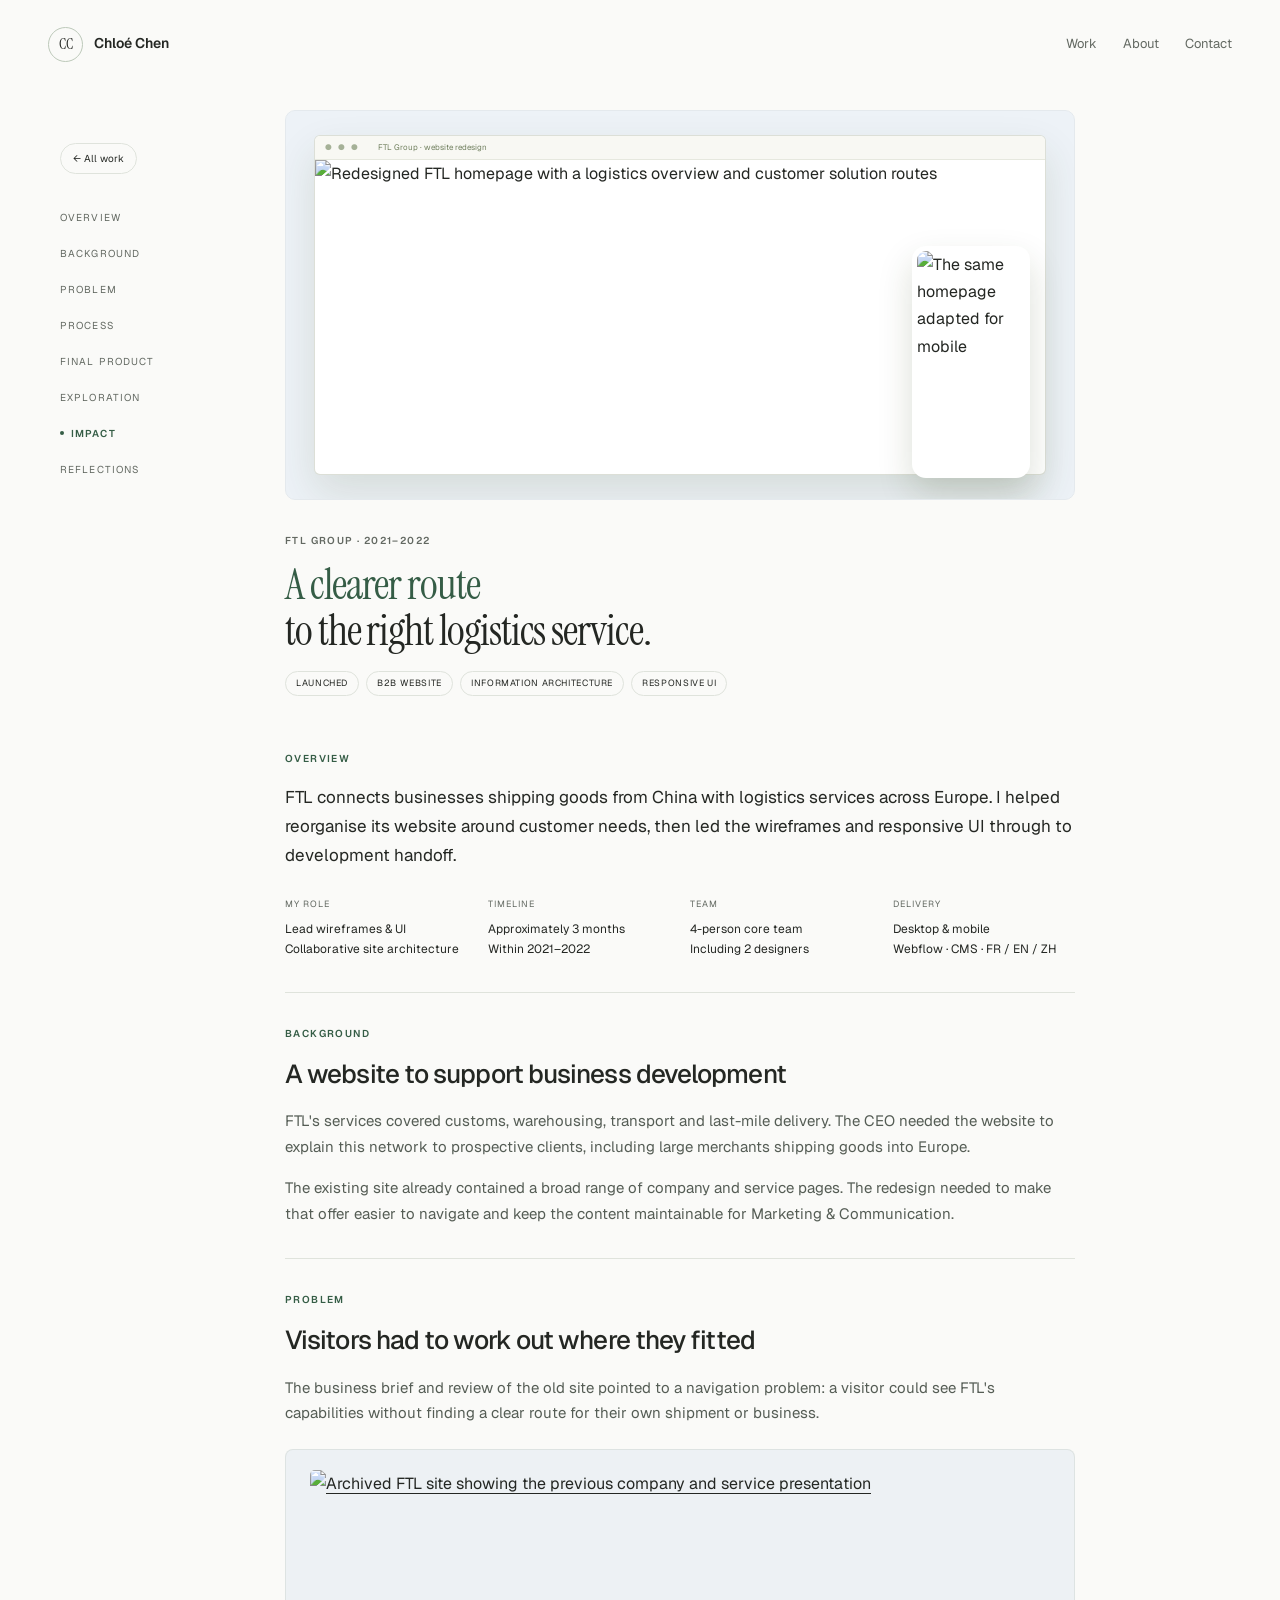
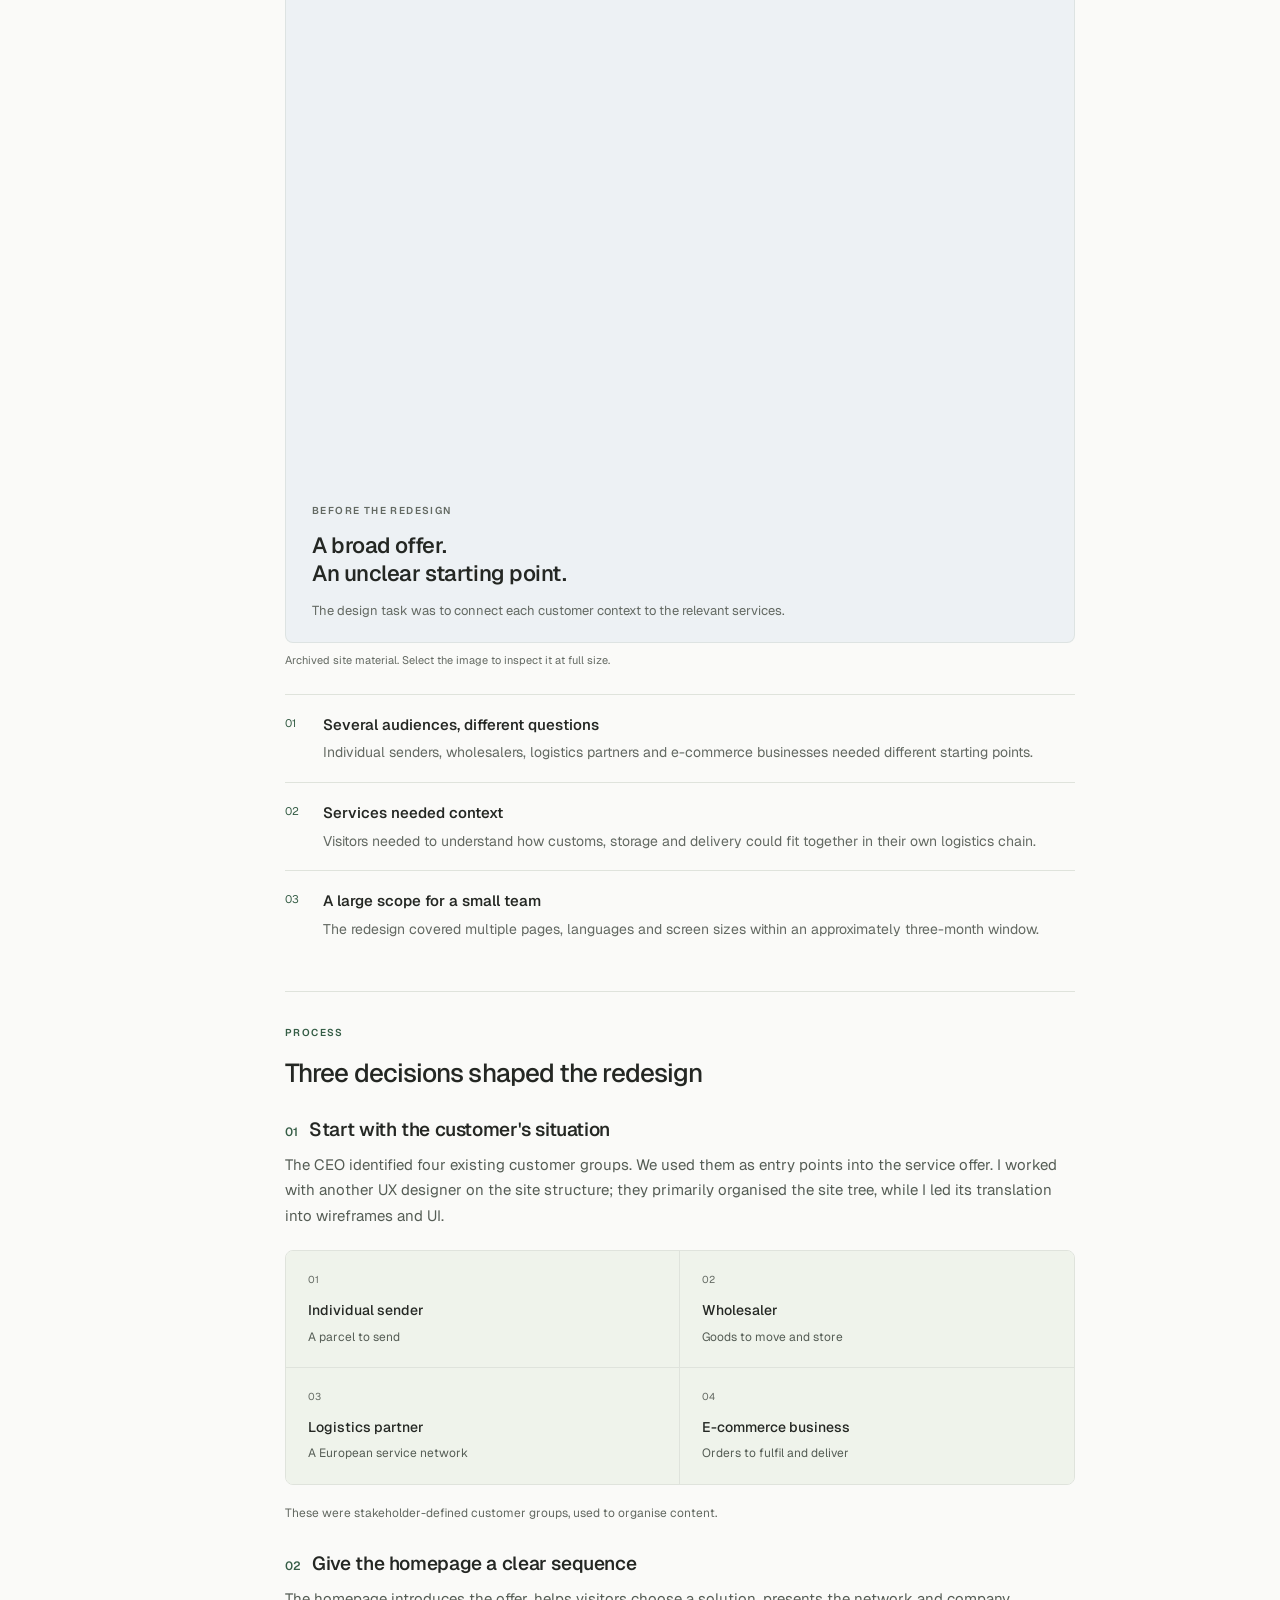
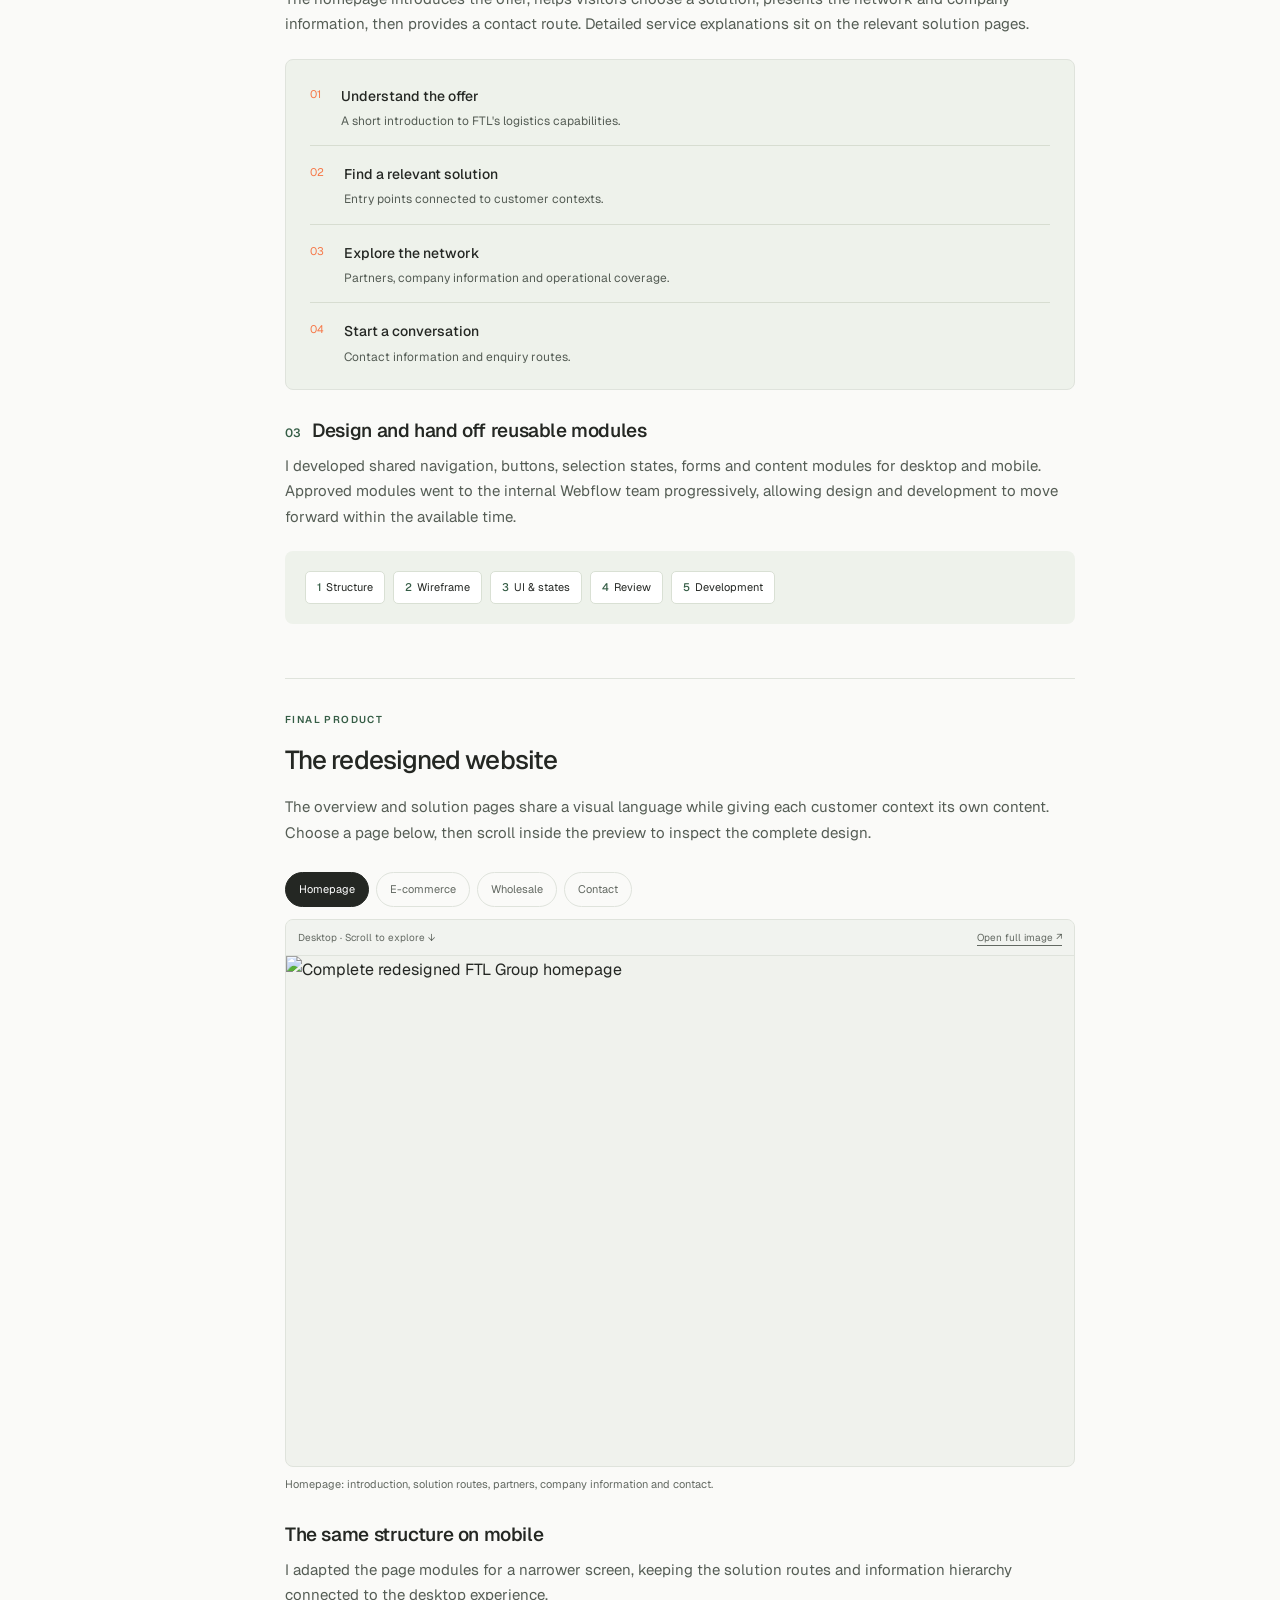
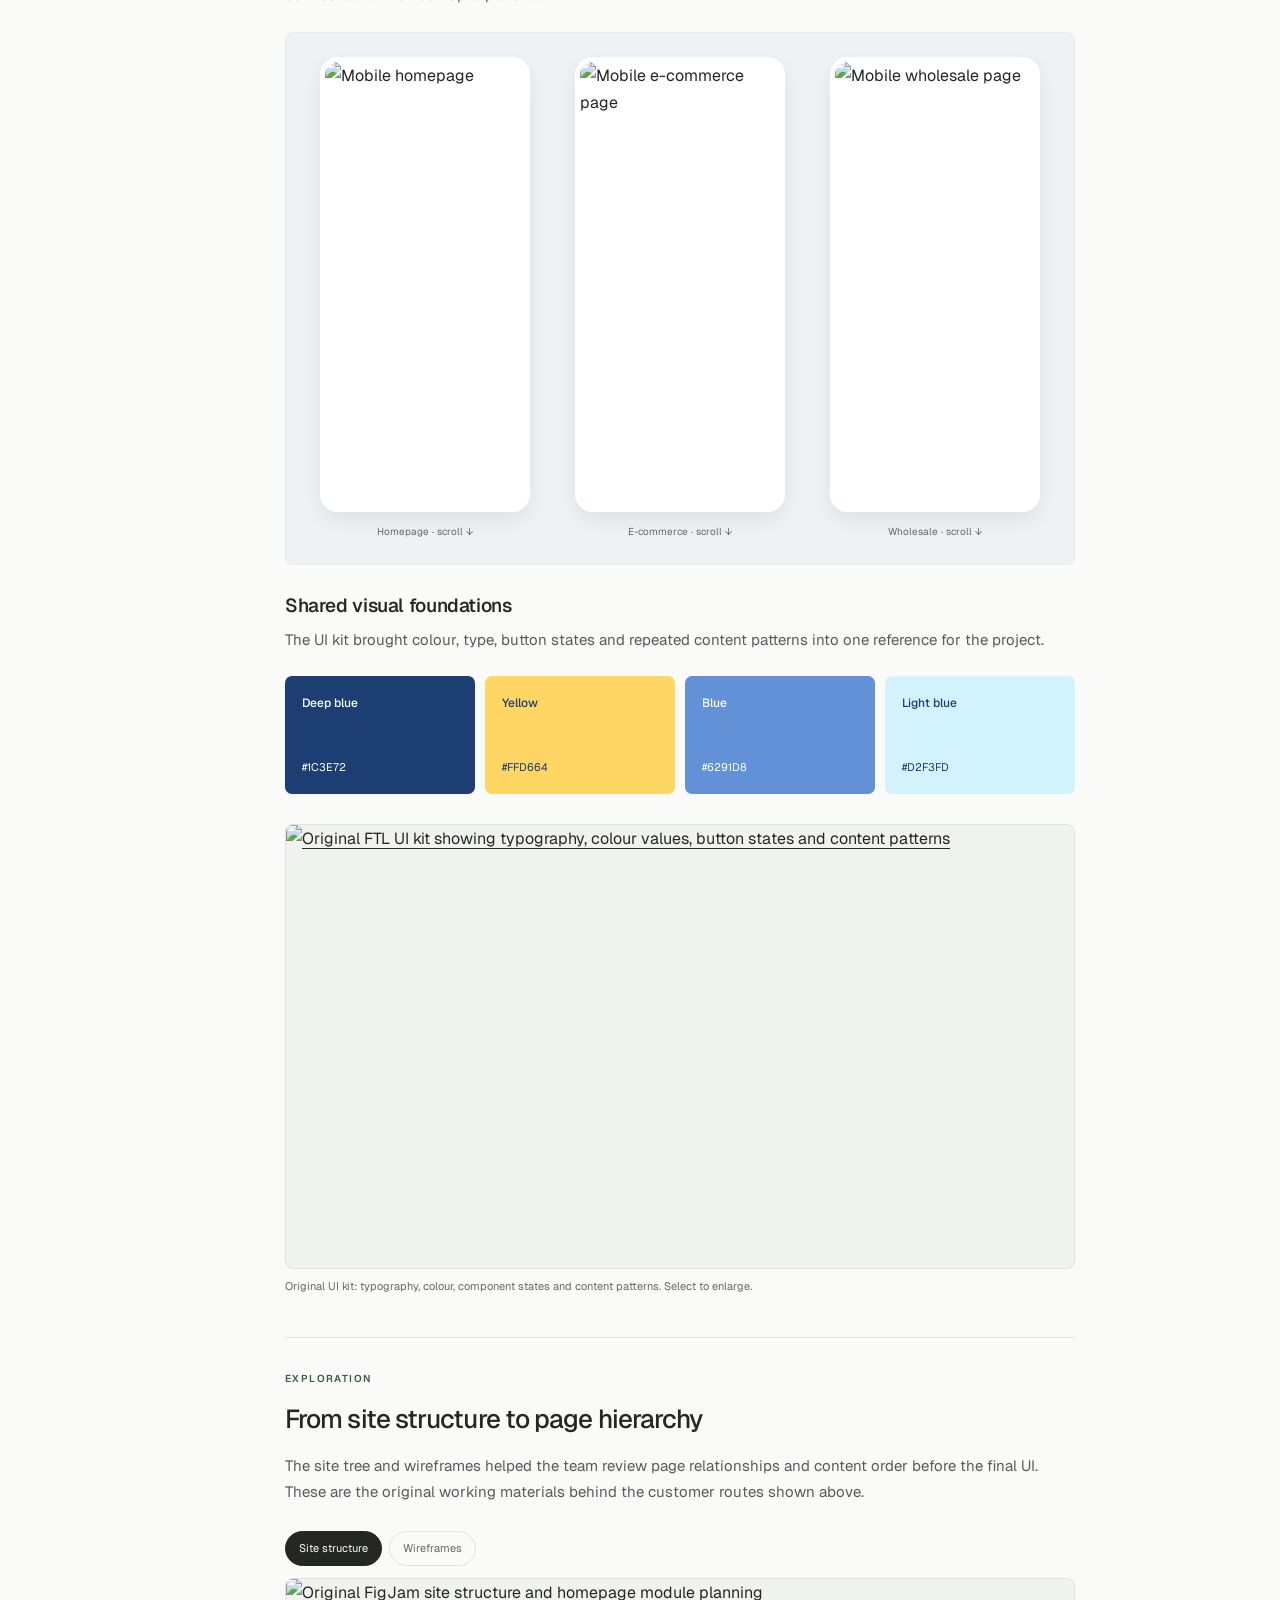
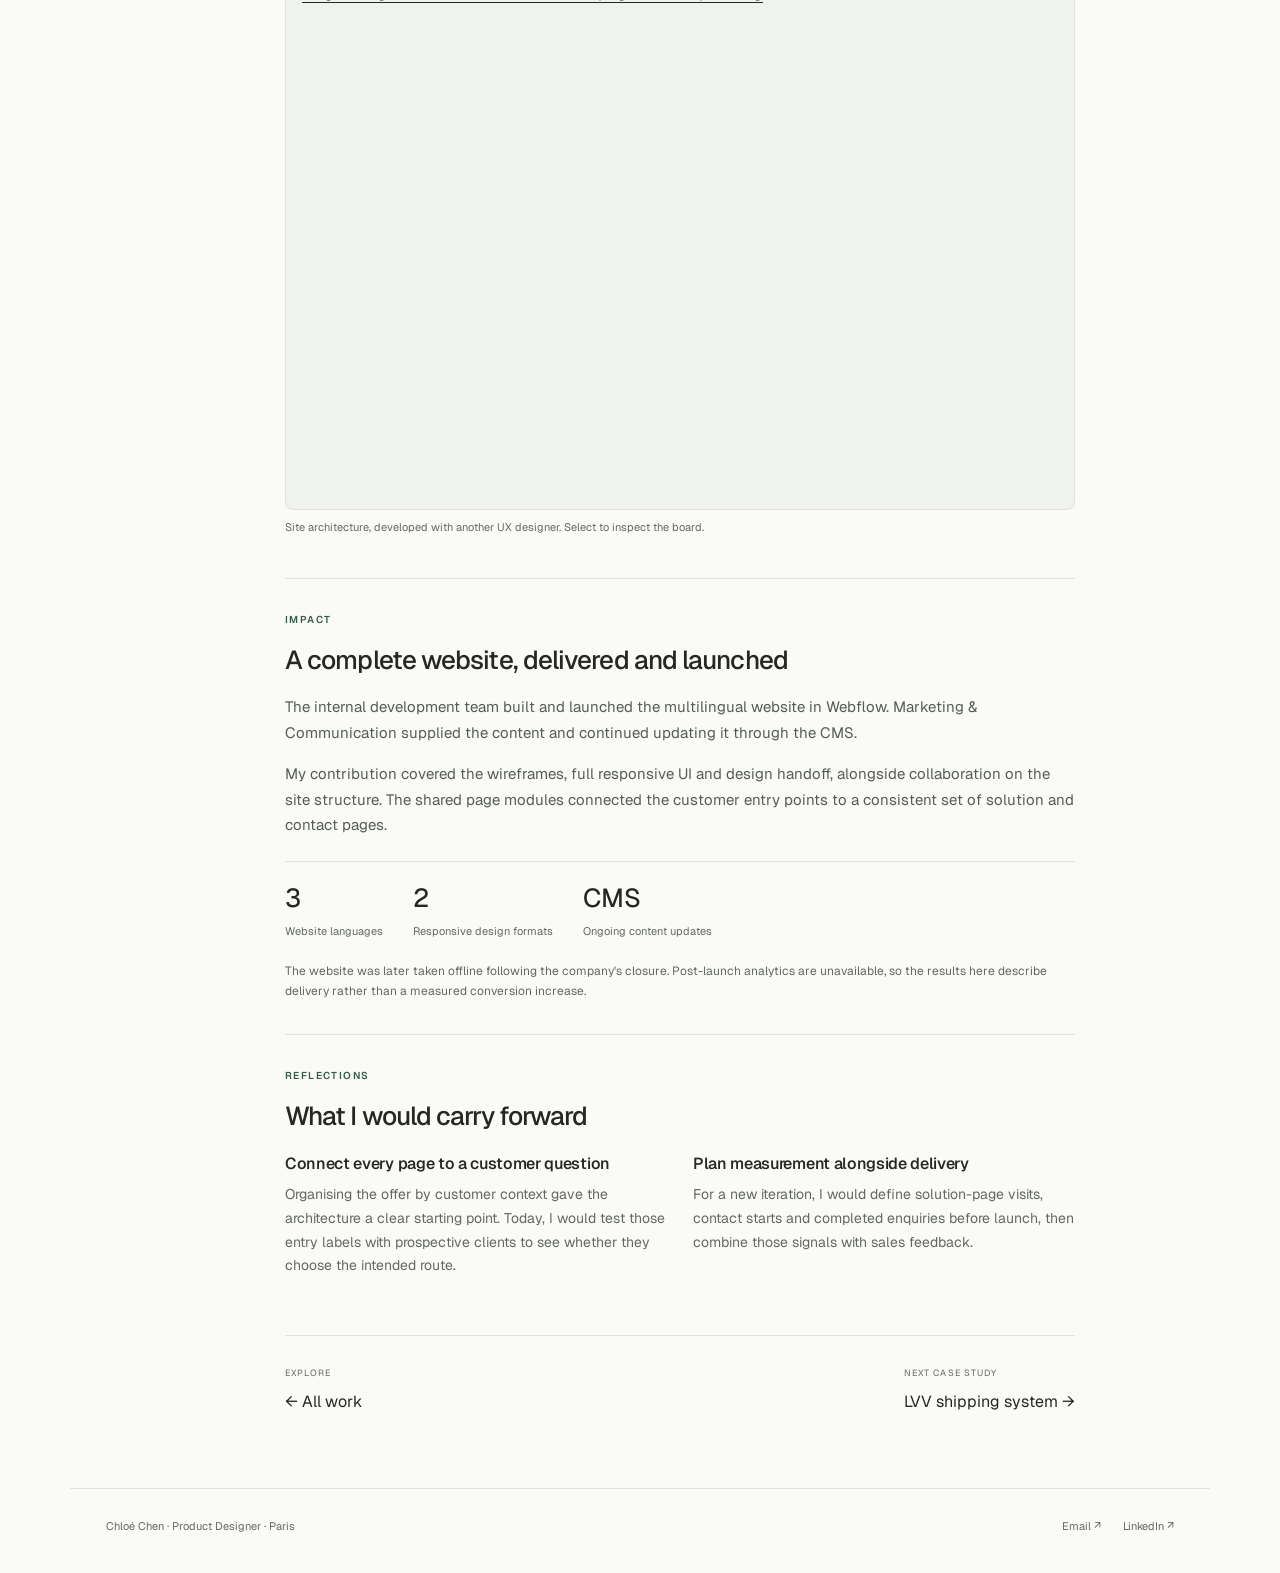
==== commit b3570dc6: "Publish the approved FTL case study preview" ====
--- a/ftl-group-website.html
+++ b/ftl-group-website.html
@@ -12,7 +12,44 @@
   <link rel="preconnect" href="https://fonts.googleapis.com">
   <link rel="preconnect" href="https://fonts.gstatic.com" crossorigin>
   <link href="https://fonts.googleapis.com/css2?family=Geist:wght@400;500;600&family=Instrument+Serif:ital@0;1&display=swap" rel="stylesheet">
-  <link rel="stylesheet" href="./src/editorial.css">
+  <style>/* Shared portfolio layout: project evidence first, one consistent reading column. */
+:root{--paper:#f4f3ec;--ink:#304214;--muted:#71805f;--line:rgba(48,66,20,.15);--accent:#397f96;--wash:#edf2e8;--mint:#b9e4d0;--green:#97df88;--orange:#f67848;--blue:#c3e8f8;--lilac:#d9c6ec;--night:#20300b;--sans:"Geist",Arial,sans-serif;--serif:"Instrument Serif",Georgia,serif}
+*{box-sizing:border-box}html{scroll-behavior:smooth;scroll-padding-top:100px}body{margin:0;background:var(--paper);color:var(--ink);font:16px/1.7 var(--sans);-webkit-font-smoothing:antialiased}a{color:inherit;text-underline-offset:4px}button,input{font:inherit}button,a{-webkit-tap-highlight-color:transparent}button{cursor:pointer}img{display:block;max-width:100%;height:auto}figure{margin:0}h1,h2,h3,p{margin:0}h1,h2,h3{line-height:1.25}h2{font-size:28px;font-weight:500;letter-spacing:-.035em}h3{font-size:19px;font-weight:550;letter-spacing:-.02em}p+p{margin-top:16px}a:focus-visible,button:focus-visible,summary:focus-visible,[tabindex]:focus-visible{outline:3px solid #5284bc;outline-offset:5px}::selection{background:#dce9d3}.skip{position:fixed;top:-80px;left:20px;z-index:100;background:white;padding:10px}.skip:focus{top:12px}.site-header{height:88px;max-width:1280px;margin:auto;padding:0 48px;display:flex;align-items:center;justify-content:space-between;gap:24px}.brand{display:flex;align-items:center;gap:11px;text-decoration:none;font-size:14px;font-weight:600}.monogram{border:1px solid #bdc9ba;width:35px;height:35px;display:grid;place-items:center;border-radius:50%;font:15px var(--serif)}.site-header nav{display:flex;gap:26px;font-size:13px}.site-header nav a{text-decoration:none;color:var(--muted)}.site-header nav a:hover,.site-header nav a[aria-current=page]{color:var(--accent)}.eyebrow,.section-label{display:block;text-transform:uppercase;letter-spacing:.14em;font-size:10px;font-weight:600;color:var(--muted)}.section-label{color:var(--accent);margin-bottom:16px}.site-footer{max-width:1140px;margin:48px auto 0;padding:28px 36px 38px;display:flex;justify-content:space-between;gap:24px;border-top:1px solid var(--line);font-size:11px;color:var(--muted)}.site-footer div{display:flex;gap:22px}.site-footer a{text-decoration:none}
+.case-layout{max-width:1240px;margin:22px auto 0;padding:0 40px;display:grid;grid-template-columns:155px minmax(0,790px);column-gap:70px;justify-content:start}.case-nav{position:sticky;top:115px;align-self:start;padding-top:28px;font-size:10px;max-height:calc(100vh - 130px);overflow-y:auto}.case-nav>a{display:inline-block;text-decoration:none;border:1px solid var(--line);border-radius:25px;padding:6px 12px;margin-bottom:28px;font-size:10px}.case-nav ol{list-style:none;padding:0;margin:0;display:grid;gap:5px}.case-nav li a{display:block;padding:7px 0;text-decoration:none;letter-spacing:.11em;text-transform:uppercase;color:var(--muted)}.case-nav li a[aria-current=location]{color:var(--accent);font-weight:600}.case-nav li a[aria-current=location]:before{content:"";display:inline-block;width:4px;height:4px;background:var(--accent);border-radius:50%;margin:0 7px 2px 0}.case-body{min-width:0}.case-title{padding:32px 0 22px}.case-title h1{font:clamp(34px,4.3vw,52px)/1.08 var(--serif);letter-spacing:-.025em;margin:12px 0 17px;max-width:730px}.tags{display:flex;gap:7px;flex-wrap:wrap}.tag{font-size:9px;letter-spacing:.07em;text-transform:uppercase;border:1px solid var(--line);padding:4px 10px;border-radius:30px}.case-section{padding:36px 0;scroll-margin-top:25px}.case-section+.case-section{border-top:1px solid var(--line)}.case-section h2{margin-bottom:18px}.case-section>p,.decision p{color:#555d55;font-size:15px}.summary{font-size:17px!important;color:var(--ink)!important}.facts{display:grid;grid-template-columns:repeat(4,minmax(0,1fr));gap:20px;margin:27px 0 0}.facts div{min-width:0}.facts dt{font-size:9px;color:var(--muted);letter-spacing:.12em;text-transform:uppercase;margin-bottom:8px}.facts dd{font-size:12px;line-height:1.65;margin:0}.problem-list{list-style:none;padding:0;margin:24px 0 0;display:grid;gap:0;counter-reset:problem}.problem-list li{border-top:1px solid var(--line);padding:17px 0 17px 38px;position:relative;counter-increment:problem}.problem-list li:before{content:"0" counter(problem);position:absolute;left:0;top:19px;font-size:11px;color:var(--accent)}.problem-list strong{display:block;font-size:15px;font-weight:550;margin-bottom:4px}.problem-list span{display:block;font-size:14px;color:var(--muted)}.decision{margin-top:29px}.decision h3{margin-bottom:10px}.decision .decision-number{font-size:12px;color:var(--accent);margin-right:12px}.evidence{margin:23px 0 9px}.evidence-media{border:1px solid var(--line);border-radius:8px;overflow:hidden;background:#f0f2ed}.evidence-media img{width:100%}.evidence figcaption{font-size:11px;color:var(--muted);margin-top:9px;line-height:1.6}.image-link{display:block;cursor:zoom-in}.image-link:hover{opacity:.97}.note{font-size:12px!important;color:var(--muted)!important;margin-top:18px!important}.callout{border-left:2px solid #9eb29b;padding:3px 0 3px 20px;margin:22px 0;color:var(--ink);font-size:15px}.facts-strip{display:flex;gap:30px;border-top:1px solid var(--line);padding-top:20px;margin-top:23px;flex-wrap:wrap}.facts-strip strong{font-size:26px;font-weight:450;display:block;line-height:1.3}.facts-strip span{font-size:11px;color:var(--muted)}.gallery{margin-top:24px}.gallery-controls{display:flex;gap:7px;overflow-x:auto;max-width:100%;padding:3px 0 12px}.gallery-controls button{background:transparent;white-space:nowrap;border:1px solid var(--line);border-radius:24px;padding:7px 13px;font-size:11px;color:var(--muted)}.gallery-controls button[aria-pressed=true]{background:var(--ink);border-color:var(--ink);color:white}.gallery-panel[hidden]{display:none}.gallery-panel .evidence{margin-top:0}.scroll-frame{max-height:510px;overflow:auto;overscroll-behavior-y:contain;scrollbar-width:thin;scrollbar-color:#a5b4a3 #eef1ec}.scroll-frame img{width:100%}.gallery-hint{font-size:10px;color:var(--muted);padding:9px 12px;background:#f1f3ef;border-bottom:1px solid var(--line);display:flex;justify-content:space-between}.gallery-hint a{font-size:10px}.sequence{display:flex;gap:8px;flex-wrap:wrap;padding:20px;background:var(--wash);border-radius:8px;margin:22px 0}.sequence span{padding:6px 11px;border:1px solid #d9e0d4;border-radius:5px;background:white;font-size:11px}.sequence b{font-weight:500;color:var(--accent);margin-right:5px}.two-notes{display:grid;grid-template-columns:repeat(2,minmax(0,1fr));gap:26px;margin-top:22px}.two-notes h3{font-size:16px;margin-bottom:9px}.two-notes p{font-size:14px;color:var(--muted)}.next-project{padding:30px 0 0;margin:25px 0;border-top:1px solid var(--line);display:flex;justify-content:space-between;gap:24px}.next-project a{text-decoration:none;font-size:16px}.next-project span{display:block;font-size:9px;text-transform:uppercase;letter-spacing:.12em;color:var(--muted);margin-bottom:6px}.lightbox{width:min(1200px,94vw);max-height:92vh;border:0;padding:45px 15px 15px;background:#fff;border-radius:10px;overscroll-behavior:contain}.lightbox::backdrop{background:#142018c9}.lightbox img{width:100%;height:auto}.lightbox button{position:sticky;top:0;float:right;z-index:1;border:1px solid #ccc;border-radius:30px;padding:6px 16px;background:white;font-size:12px;margin-top:-35px}
+@media(min-width:1450px){.case-layout{grid-template-columns:160px minmax(0,790px);gap:85px}}
+@media(max-width:1050px){.case-layout{grid-template-columns:130px minmax(0,1fr);gap:32px;padding:0 28px}.facts{grid-template-columns:repeat(2,minmax(0,1fr))}.site-header{padding:0 28px}}
+@media(max-width:720px){html{scroll-padding-top:78px}.site-header{height:70px;padding:0 20px;gap:12px}.site-header nav{gap:16px;font-size:12px}.brand{font-size:12px}.monogram{width:28px;height:28px;font-size:12px}.site-footer{padding:22px 20px;margin-top:25px;flex-direction:column;gap:14px}.case-layout{display:block;padding:0 20px;margin-top:0}.case-nav{position:sticky;top:0;z-index:10;background:var(--paper);padding:9px 0;border-bottom:1px solid var(--line);max-height:none;overflow:visible}.case-nav>a{display:none}.case-nav ol{display:flex;gap:20px;overflow-x:auto;scrollbar-width:none}.case-nav li{flex-shrink:0}.case-nav li a{font-size:9px;padding:8px 0}.case-nav li a[aria-current=location]:before{display:none}.case-title{padding-top:25px}.case-title h1{font-size:37px}.case-section{padding:28px 0;scroll-margin-top:64px}.case-section h2{font-size:24px}.case-section>p,.decision p{font-size:14px}.summary{font-size:16px!important}.facts{gap:18px}.facts dd{font-size:11px}.two-notes{grid-template-columns:1fr;gap:20px}.scroll-frame{max-height:390px}.next-project a{font-size:14px}}
+@media(prefers-reduced-motion:reduce){html{scroll-behavior:auto}*,*::before,*::after{animation:none!important;transition:none!important}}
+
+/* FTL case: real interface evidence, with quiet supporting annotations. */
+.ftl-cover{height:365px;background-color:#f0f1e8;background-image:radial-gradient(ellipse at 15% 72%,rgba(195,232,248,.93),transparent 34%),radial-gradient(ellipse at 86% 23%,rgba(169,230,160,.64),transparent 32%),radial-gradient(ellipse at 70% 88%,rgba(221,209,239,.78),transparent 30%),repeating-linear-gradient(90deg,transparent 0,transparent calc(12.5% - 1px),rgba(48,66,20,.045) calc(12.5% - 1px),rgba(48,66,20,.045) 12.5%);border:1px solid rgba(48,66,20,.09);border-radius:10px;position:relative;overflow:hidden;padding:28px 45px}.ftl-cover:after{content:"";position:absolute;right:12%;top:12%;width:54px;height:54px;background:var(--green);clip-path:polygon(43% 0,57% 0,57% 33%,78% 8%,89% 18%,65% 42%,100% 42%,100% 57%,65% 57%,89% 81%,78% 91%,57% 66%,57% 100%,43% 100%,43% 66%,21% 91%,11% 81%,35% 57%,0 57%,0 42%,35% 42%,11% 18%,21% 8%,43% 33%);opacity:.85}.cover-desktop{position:relative;z-index:1;width:86%;height:100%;overflow:hidden;border-radius:6px;border:1px solid rgba(48,66,20,.17);background:white;box-shadow:0 18px 42px rgba(48,66,20,.12)}.browser-bar{height:24px;background:#f8f8f3;border-bottom:1px solid rgba(48,66,20,.09);padding:0 10px;display:flex;align-items:center;gap:18px;font-size:8px;color:#71805f}.browser-bar>span:first-child{letter-spacing:2px;color:#a5b197}.cover-desktop>img{width:100%;height:auto}.cover-mobile{position:absolute;z-index:2;width:124px;height:245px;right:35px;bottom:21px;overflow:hidden;border:5px solid white;border-radius:14px;box-shadow:0 16px 34px rgba(48,66,20,.17);background:white}.cover-mobile img{width:100%;height:auto}.old-site-review{display:grid;grid-template-columns:1.1fr 1fr;background:linear-gradient(125deg,rgba(195,232,248,.6),rgba(221,209,239,.48),rgba(169,230,160,.3));border:1px solid rgba(48,66,20,.08);border-radius:8px;overflow:hidden;align-items:center;gap:25px;padding:22px}.old-site-review img{width:100%;border-radius:5px}.old-site-caption{padding:15px}.old-site-caption h3{font-size:22px;margin:13px 0}.old-site-caption p{font-size:13px;color:var(--muted)}.audience-map{display:grid;grid-template-columns:repeat(2,minmax(0,1fr));border:1px solid var(--line);border-radius:8px;overflow:hidden;margin-top:22px}.audience-map>div{padding:20px 22px;background:rgba(237,242,232,.83);min-width:0}.audience-map>div:nth-child(odd){border-right:1px solid var(--line)}.audience-map>div:nth-child(-n+2){border-bottom:1px solid var(--line)}.audience-map span{font-size:10px;color:var(--muted);display:block;margin-bottom:8px}.audience-map strong{font-size:14px;font-weight:500}.audience-map p{font-size:12px;margin-top:3px}.page-sequence{list-style:none;margin:22px 0 0;padding:8px 24px;background:linear-gradient(115deg,rgba(195,232,248,.48),rgba(237,242,232,.86) 55%,rgba(221,209,239,.45));border:1px solid rgba(48,66,20,.07);border-radius:8px}.page-sequence li{display:flex;gap:20px;padding:14px 0}.page-sequence li+li{border-top:1px solid rgba(48,66,20,.12)}.page-sequence li>span{font-size:11px;color:var(--orange);padding-top:3px}.page-sequence strong{font-size:14px;font-weight:500}.page-sequence p{font-size:12px;margin:2px 0 0}.mobile-previews{display:grid;grid-template-columns:repeat(3,minmax(0,1fr));gap:24px;margin:24px 0;padding:24px;background:linear-gradient(135deg,#eaf1e7,#e7f3f7 54%,#f1eaf4);border:1px solid rgba(48,66,20,.08);border-radius:8px}.mobile-scroll{height:350px;border:5px solid white;border-radius:13px;overflow:auto;scrollbar-width:thin;overscroll-behavior-y:contain;background:white;box-shadow:0 8px 20px rgba(48,66,20,.08)}.mobile-scroll img{width:100%}.mobile-previews figcaption{font-size:10px;color:var(--muted);text-align:center;margin-top:11px}.foundation-strip{display:flex;overflow-x:auto;gap:10px;margin-top:23px;padding-bottom:7px;scrollbar-width:thin}.foundation-strip>div{flex:1 0 170px;background:var(--swatch);color:var(--swatch-ink);height:118px;padding:17px;display:flex;flex-direction:column;justify-content:space-between;border-radius:7px}.foundation-strip strong{font-size:12px;font-weight:500}.foundation-strip span{font-size:11px}.ftl-case .case-title h1{font-size:43px;max-width:650px}.ftl-case .case-title h1 em{color:#347b95;font-weight:400;font-style:italic;text-shadow:0 1px 0 rgba(195,232,248,.45)}.ftl-case .case-section{padding:32px 0}.ftl-case .case-section h2{font-size:26px}
+@media(max-width:720px){.ftl-cover{margin-top:20px;height:255px;padding:20px}.cover-desktop{width:91%}.cover-mobile{width:83px;height:171px;right:15px;bottom:15px;border-width:3px;border-radius:10px}.browser-bar{font-size:7px;height:20px;gap:10px}.old-site-review{grid-template-columns:1fr;padding:16px;gap:8px}.old-site-caption{padding:10px 2px}.old-site-caption h3{font-size:19px}.old-site-caption h3 br{display:none}.audience-map>div{padding:15px}.audience-map strong{font-size:12px}.audience-map p{font-size:11px}.mobile-previews{gap:12px;padding:15px;grid-template-columns:repeat(2,minmax(0,1fr))}.mobile-previews figure:last-child{grid-column:1/-1;max-width:calc(50% - 6px);justify-self:center;width:100%}.mobile-scroll{height:260px;border-width:3px}.foundation-strip>div{flex-basis:150px;height:105px}.ftl-case .case-title h1{font-size:34px}.ftl-case .case-section h2{font-size:23px}.page-sequence{padding:7px 17px}.page-sequence li{gap:13px}}
+
+/* FTL case study: keep the shared home page palette untouched while restoring a quiet case canvas. */
+.ftl-case{--paper:#fafaf8;--ink:#242723;--muted:#636962;--line:#dfe3dc;--accent:#355d46;--wash:#eef2eb}
+.ftl-case .ftl-cover{height:390px;padding:24px 28px;background:#edf2f7;border-color:#e4e9ed}
+.ftl-case .cover-desktop{width:100%}
+.ftl-case .cover-mobile{width:118px;height:232px;right:44px;bottom:21px}
+.ftl-case .case-title h1 em{color:var(--accent);font-style:normal;font-weight:500;text-shadow:none}
+.ftl-case .old-site-review{grid-template-columns:minmax(0,1fr);gap:0;padding:20px 24px 18px;background:#edf1f4}
+.ftl-case .old-site-review figure{width:100%}
+.ftl-case .old-site-review figure img{width:100%;height:auto}
+.ftl-case .old-site-caption{padding:20px 2px 2px;max-width:620px}
+.ftl-case .page-sequence{background:#eef2eb;border-color:#dfe3dc}
+.ftl-case .mobile-previews{background:#eef2f5;grid-template-columns:repeat(3,minmax(0,1fr));gap:24px;border-color:#e4e9ed}
+.ftl-case .mobile-previews figure{min-width:0}
+.ftl-case .mobile-scroll{width:min(100%,210px);height:auto;aspect-ratio:9/19.5;margin:0 auto;border:5px solid #fff;border-radius:18px;box-shadow:0 8px 20px rgba(36,39,35,.08)}
+@media(max-width:720px){
+  .ftl-case .ftl-cover{height:280px;padding:18px 14px}
+  .ftl-case .cover-desktop{width:100%}
+  .ftl-case .cover-mobile{width:78px;height:158px;right:12px;bottom:12px}
+  .ftl-case .old-site-review{padding:14px}
+  .ftl-case .old-site-caption{padding:15px 2px 2px}
+  .ftl-case .mobile-previews{grid-template-columns:1fr;gap:25px;padding:18px}
+  .ftl-case .mobile-previews figure:last-child{grid-column:auto;max-width:none;width:auto}
+  .ftl-case .mobile-scroll{width:min(100%,220px);aspect-ratio:9/19.5}
+}
+</style>
   <script src="./src/editorial.js" defer></script>
 </head>
 <body class="ftl-case">
